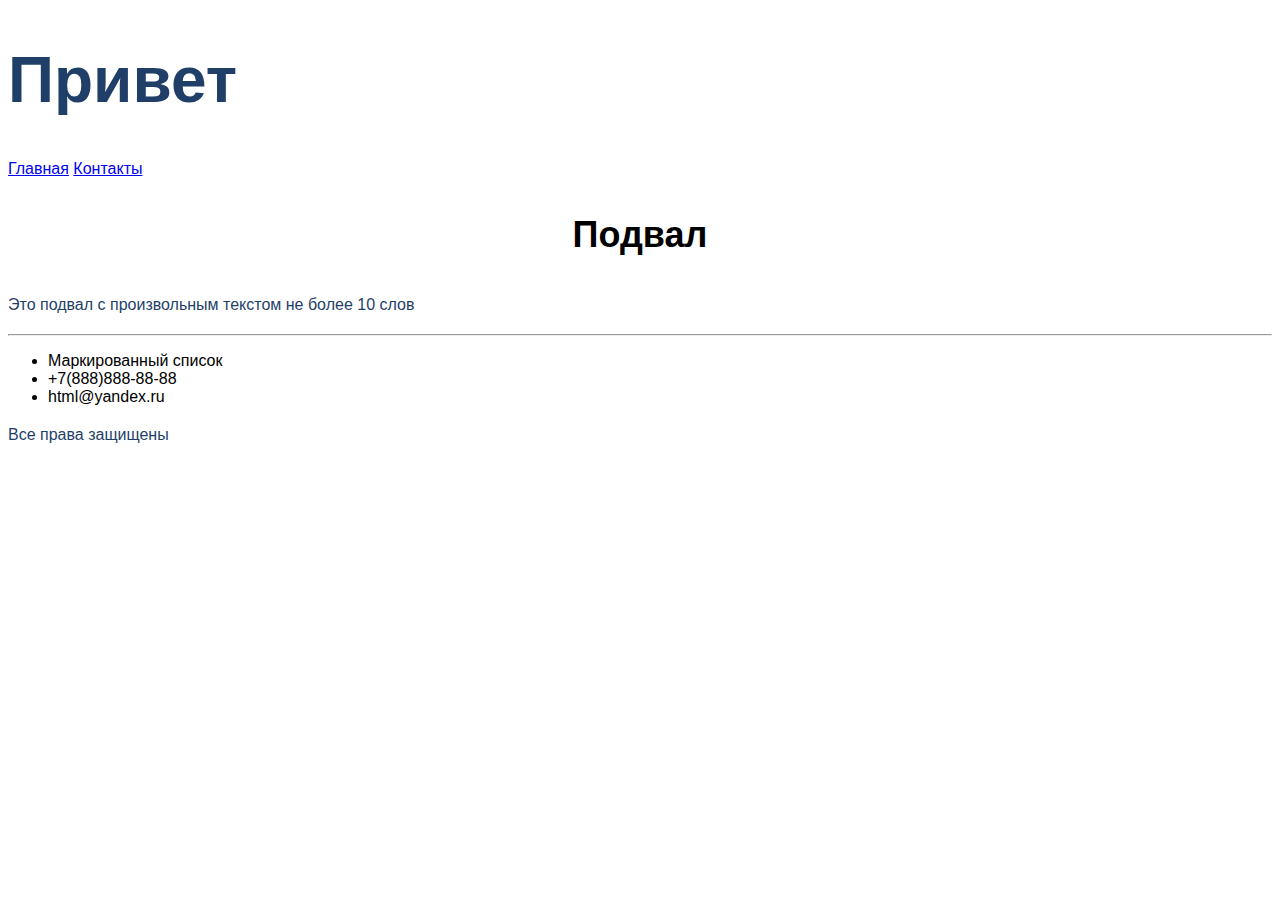
==== index.html @ 41aedbe8 "first commit" ====
<!DOCTYPE html>
<html lang="en">
<head>
  <meta charset="utf-8">
  <meta name="viewport" content="width=device-width, initial-scale=1">
  <meta http-equiv="X-UA-Compatible" content="ie=edge">
  <link rel="stylesheet" type="text/css" href="style.css">
  <title>Главная</title>
</head>
<body>
<h1 class="h1css">Привет</h1>
<a href="index.html">Главная</a>
<a href="contacts.html">Контакты</a>
<h3 class="h3css">Подвал</h3>
<p class="paragraph">Это подвал с произвольным текстом не более 10 слов</p>
<hr>
<ul>
  <li>Маркированный список</li>
  <li>+7(888)888-88-88</li>
  <li>html@yandex.ru</li>
</ul>
<p class="paragraph">Все права защищены</p>
</body>
</html>
---- style.css ----
body{
  font-family: sans-serif;
}

.paragraph{
  font-size: 16px;
  line-height: 26px;
  color: #1F3F68;
}

.h1css{
   font-size: 64px;
   color: #1F3F68;
}

.h2css{
  font-weight: 500;
  font-size: 44px;
  text-align: center;
}

.h3css{
  font-size: 36px;
  text-align: center;
}

.h4css{
  font-size: 20px;
  line-height: 30px;
  color: #1F3F68;
}
.formacss{
  border: 1px solid #356EAD;
  box-sizing: border-box;
  border-radius: 10px;
  opacity: 0.4;
}

.sendcss{
  background: #5A98D0;
  box-shadow: 5px 20px 50px rgba(16, 112, 177, 0.2);
  border-radius: 10px;
  font-weight: 500;
  font-size: 16px;
  line-height: 26px;
  text-align: center;
  color: #FFFFFF;
  text-transform: uppercase;
}
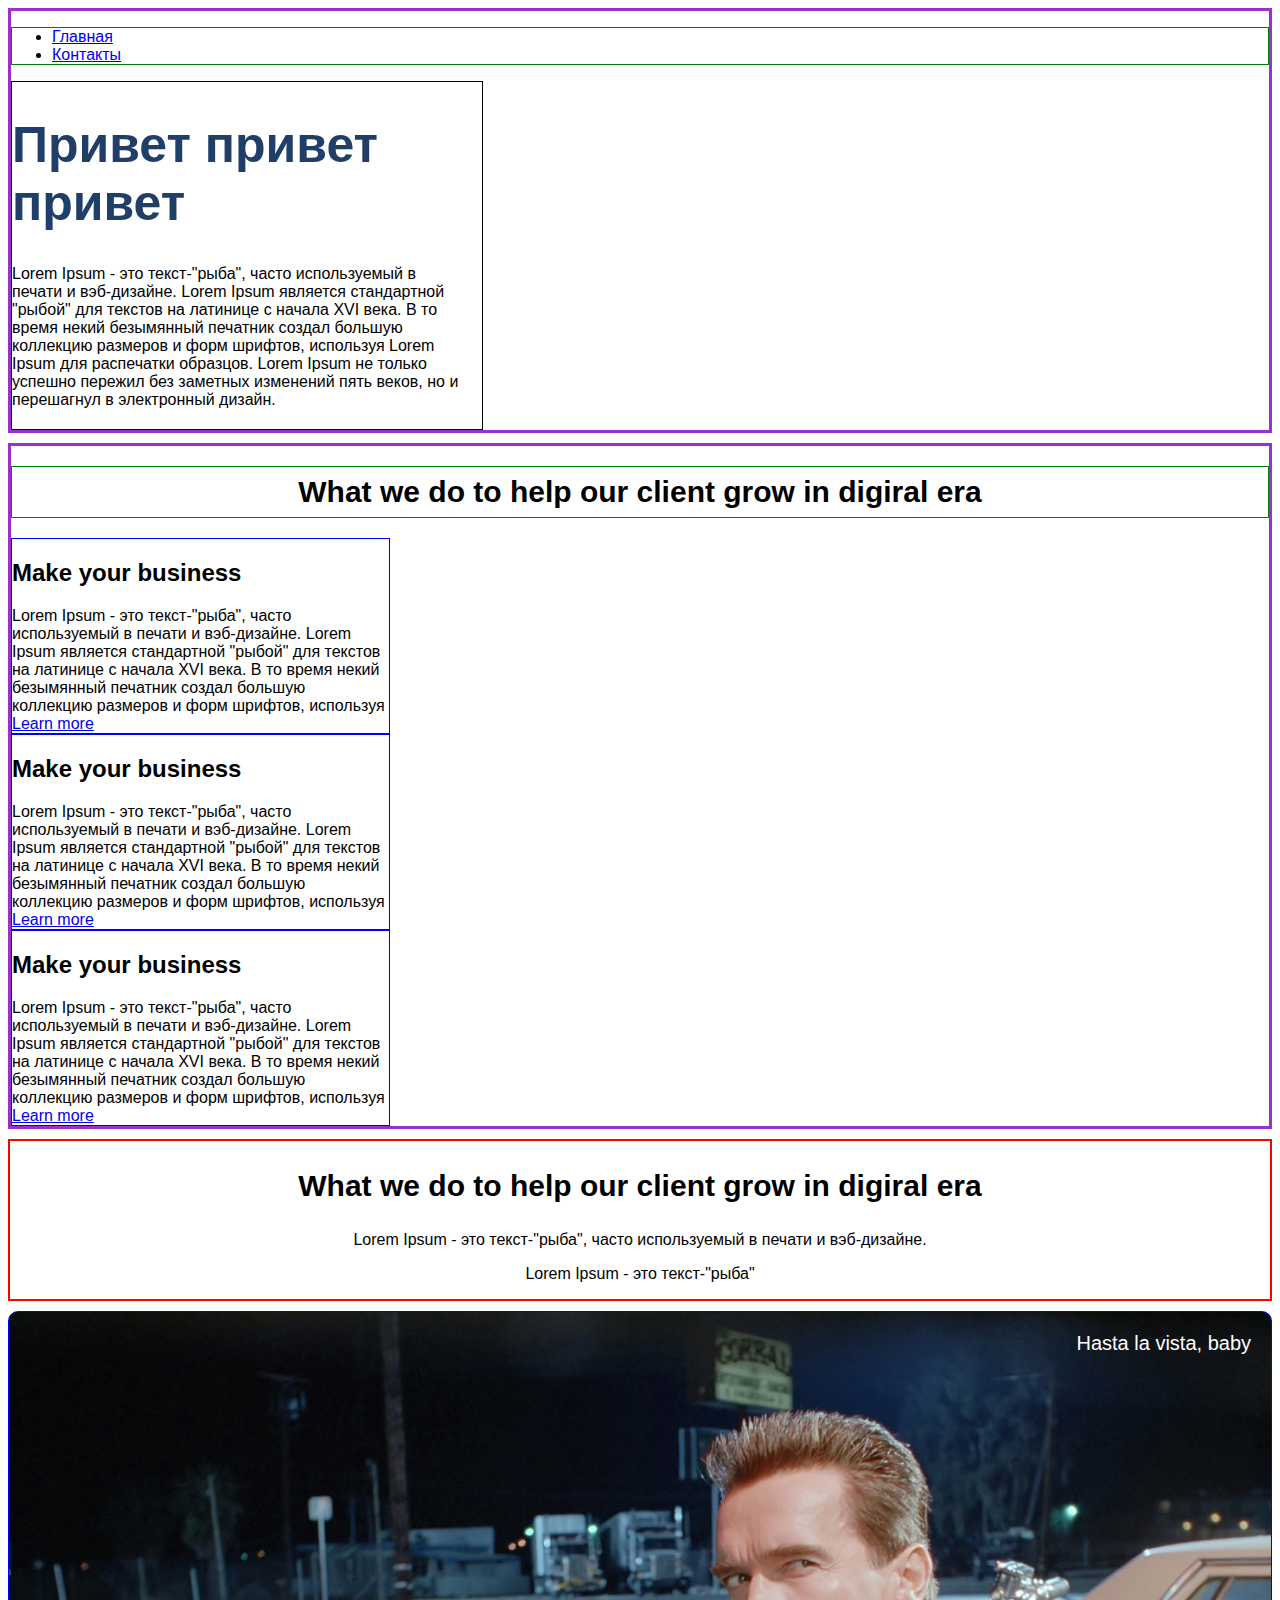
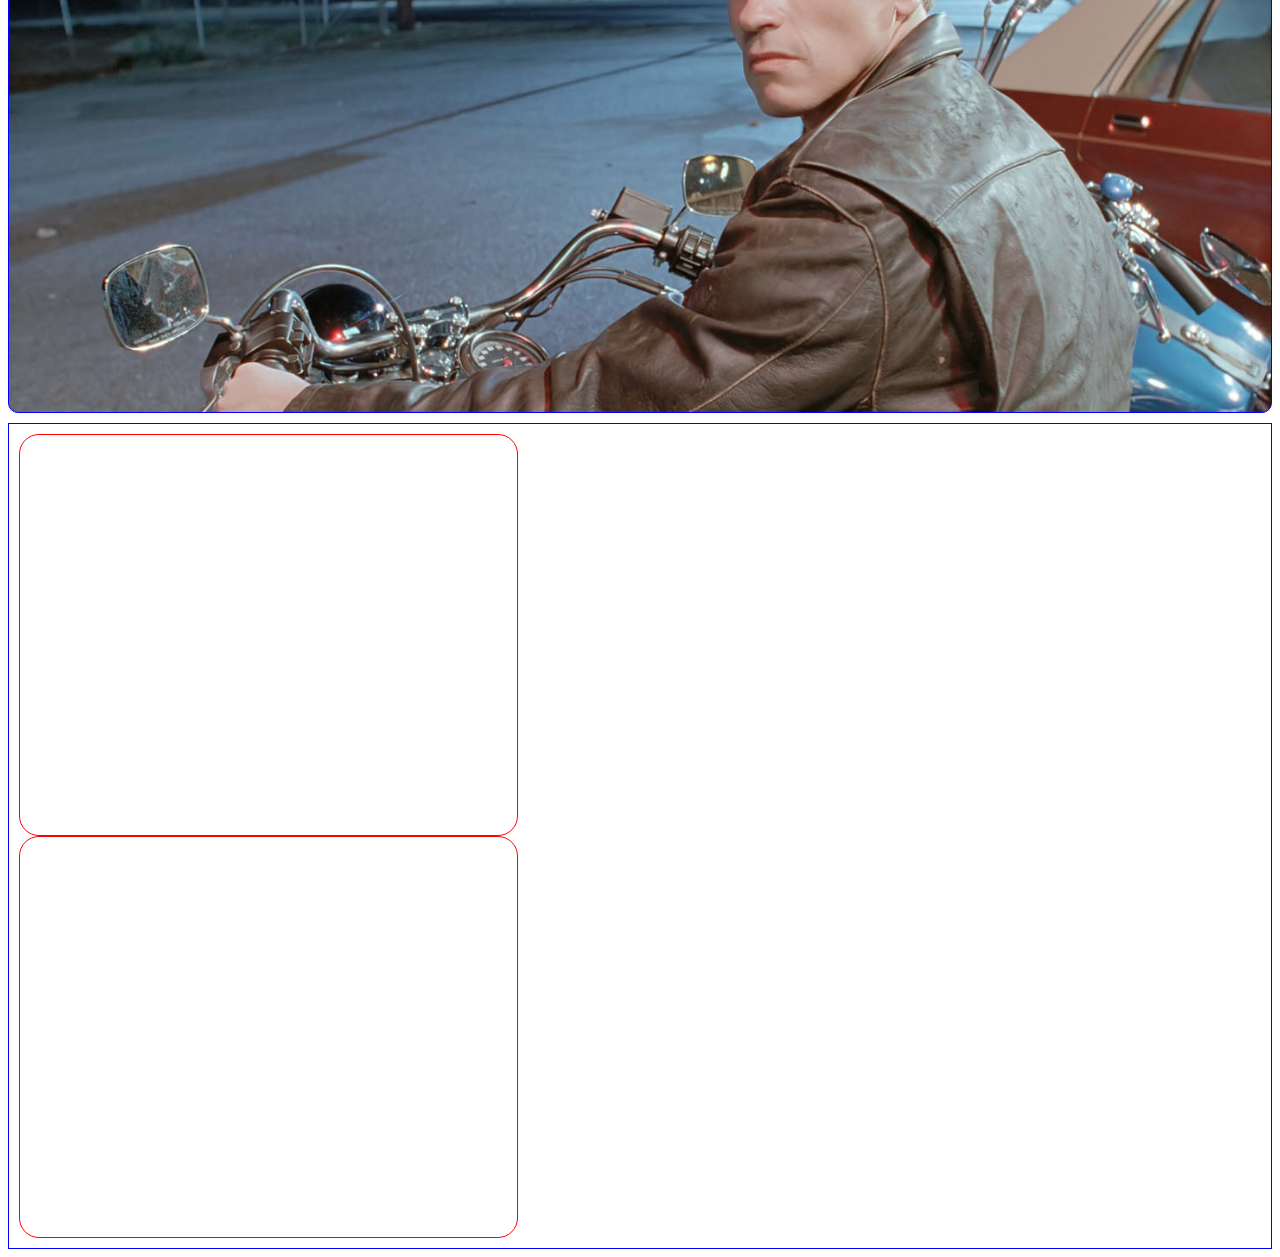
==== commit 7b0b1c7e: "block css" ====
--- a/index.html
+++ b/index.html
@@ -8,10 +8,67 @@
   <title>Главная</title>
 </head>
 <body>
-<h1 class="h1css">Привет</h1>
-<a href="index.html">Главная</a>
-<a href="contacts.html">Контакты</a>
-<h3 class="h3css">Подвал</h3>
+
+<!--Header-------------------->
+<div class="bolock-header">
+
+	<ul class="bolock-header__top-menu">
+		<li><a href="index.html">Главная</a></li>
+		<li><a href="contacts.html">Контакты</a></li>
+	</ul>
+
+	<div class="bolock-article">
+		<h1 class="bolock-article__h1">Привет привет привет </h1>
+		Lorem Ipsum - это текст-"рыба", часто используемый в печати и вэб-дизайне. Lorem Ipsum является стандартной "рыбой" для текстов на латинице с начала XVI века. В то время некий безымянный печатник создал большую коллекцию размеров и форм шрифтов, используя Lorem Ipsum для распечатки образцов. Lorem Ipsum не только успешно пережил без заметных изменений пять веков, но и перешагнул в электронный дизайн.
+	</div>
+</div>
+
+<!--BlockTop-------------------->
+<div class="block-top">
+	<h1 class="block-top__h1">
+		What we do to help our 
+		client grow in digiral era
+	</h1>
+
+	<div class="block-card-wrap">
+		<div class="block-card-wrap__block-card">
+			<h2 class="card-h2">Make your business</h2>
+			Lorem Ipsum - это текст-"рыба", часто используемый в печати и вэб-дизайне. Lorem Ipsum является стандартной "рыбой" для текстов на латинице с начала XVI века. В то время некий безымянный печатник создал большую коллекцию размеров и форм шрифтов, используя 
+			<a class="crad-href" href="#"></a>
+		</div>
+		<div class="block-card-wrap__block-card">
+			<h2 class="card-h2">Make your business</h2>
+			Lorem Ipsum - это текст-"рыба", часто используемый в печати и вэб-дизайне. Lorem Ipsum является стандартной "рыбой" для текстов на латинице с начала XVI века. В то время некий безымянный печатник создал большую коллекцию размеров и форм шрифтов, используя 
+			<a class="crad-href" href="#"></a>
+		</div>
+		<div class="block-card-wrap__block-card">
+			<h2 class="card-h2">Make your business</h2>
+			Lorem Ipsum - это текст-"рыба", часто используемый в печати и вэб-дизайне. Lorem Ipsum является стандартной "рыбой" для текстов на латинице с начала XVI века. В то время некий безымянный печатник создал большую коллекцию размеров и форм шрифтов, используя 
+			<a class="crad-href" href="#"></a>
+		</div>
+	</div>
+</div>
+
+<!--BlockPrew-------------------->
+<div class="block-prew">
+	<h1 class="block-prew__h1">
+		What we do to help our 
+		client grow in digiral era
+	</h1>
+	<p>Lorem Ipsum - это текст-"рыба", часто используемый в печати и вэб-дизайне.</p>
+	<p>Lorem Ipsum - это текст-"рыба"</p>
+	
+</div>
+<!--BlockBigImg-------------------->
+<div class="bolock-big-img">
+	<p class="bolock-big-img__p">Hasta la vista, baby</p>
+</div>
+<!--BlockInfoCard-------------------->
+<div class="bolock-info-card">
+	<div class="bolock-info-card__left"></div>
+	<div class="bolock-info-card__right"></div>
+</div>
+<!-- <h3 class="h3css">Подвал</h3>
 <p class="paragraph">Это подвал с произвольным текстом не более 10 слов</p>
 <hr>
 <ul>
@@ -19,6 +76,6 @@
   <li>+7(888)888-88-88</li>
   <li>html@yandex.ru</li>
 </ul>
-<p class="paragraph">Все права защищены</p>
+<p class="paragraph">Все права защищены</p> -->
 </body>
 </html>
--- a/style.css
+++ b/style.css
@@ -8,10 +8,7 @@
   color: #1F3F68;
 }
 
-.h1css{
-   font-size: 64px;
-   color: #1F3F68;
-}
+
 
 .h2css{
   font-weight: 500;
@@ -47,3 +44,104 @@
   color: #FFFFFF;
   text-transform: uppercase;
 }
+
+/*-----------Header-------*/
+.bolock-header{
+  border: 3px solid #9932cc;
+  box-sizing: border-box;
+}
+
+.bolock-header__top-menu{
+  display: block;
+  border: 1px solid green;
+}
+
+.bolock-article{
+  width: 450px;
+  border: 1px  solid black;
+  padding: 0 20px 20px 0;
+}
+
+.bolock-article__h1{
+   font-size: 50px;
+   color: #1F3F68;
+}
+
+/*-----------BlockTop-------*/
+.block-top{
+  border: 3px solid #9932cc;
+  margin: 10px 0 10px 0;
+}
+
+.block-top__h1{
+  padding: 10px 0;
+  border: 1px solid green;
+  font-size: 30px;
+  text-align: center;
+  line-height: 30px;
+}
+
+.block-card-wrap{
+
+}
+.block-card-wrap__block-card{
+  width: 30%;
+  border:1px solid blue; 
+}
+.crad-href:after{
+  content: "Learn more"
+}
+.block-body__block-card:hover{
+  border: 1px solid red
+}
+
+/*-----------BlockPrew-------*/
+.block-prew{
+  border: 2px solid  red;
+  text-align: center;
+}
+
+.block-prew__h1{
+  padding: 10px 0;
+  font-size: 30px;
+  text-align: center;
+  line-height: 30px;
+}
+
+/*-----------BlockBigImg-------*/
+.bolock-big-img{
+  background: url(img/ter.jpg) no-repeat;
+  height: 700px;
+  border: 1px solid blue;
+  background-size: cover;
+  margin-top:10px;
+  border-radius: 10px;
+}
+.bolock-big-img__p{
+  color: #ffffff;
+  text-align: right;
+  font-size: 20px;
+  margin-right:20px;
+}
+
+/*-----------BlockInfoCard-------*/
+.bolock-info-card{
+  border:1px solid blue; 
+  margin-top:10px;
+  padding: 10px
+}
+
+.bolock-info-card__left, .bolock-info-card__right{
+  width: 40%;
+  height: 400px;
+  border: 1px solid red;
+  border-radius: 20px
+}
+
+.bolock-info-card__left{
+
+}
+
+.bolock-info-card__right{
+
+}
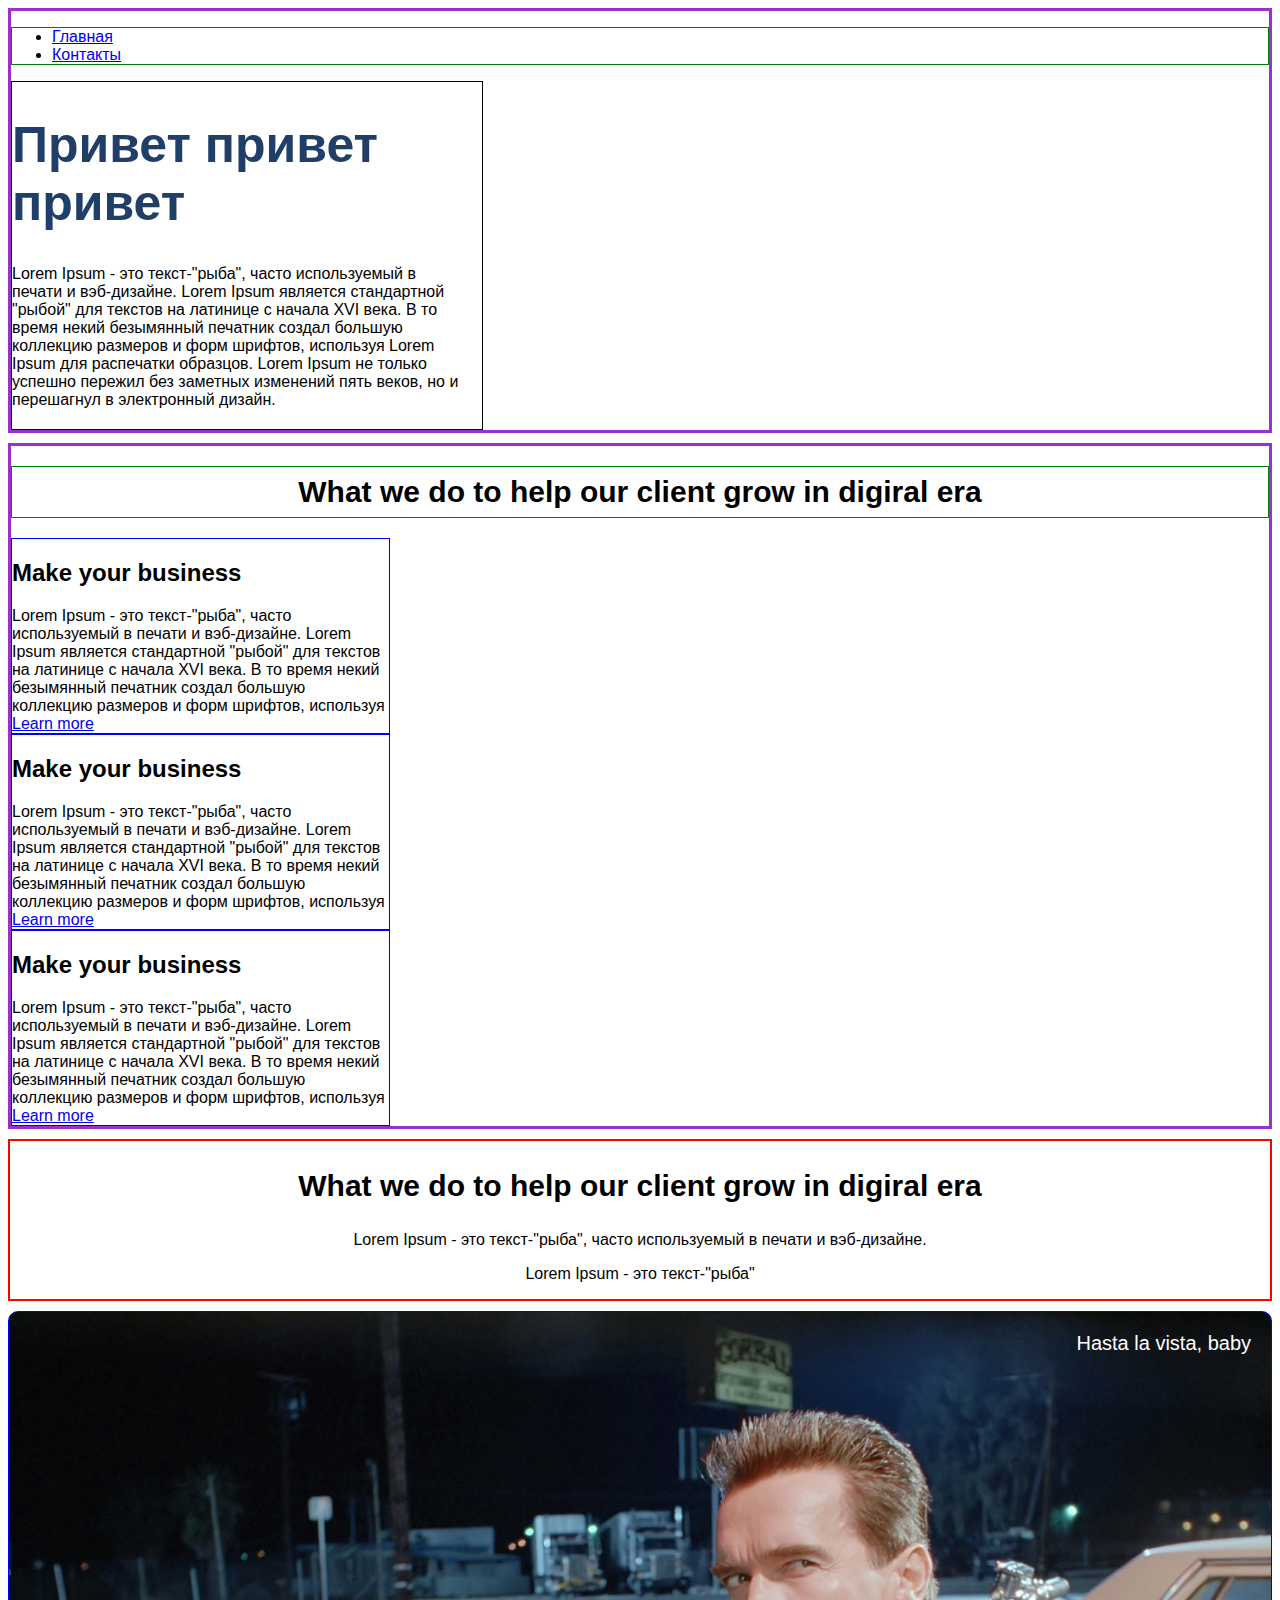
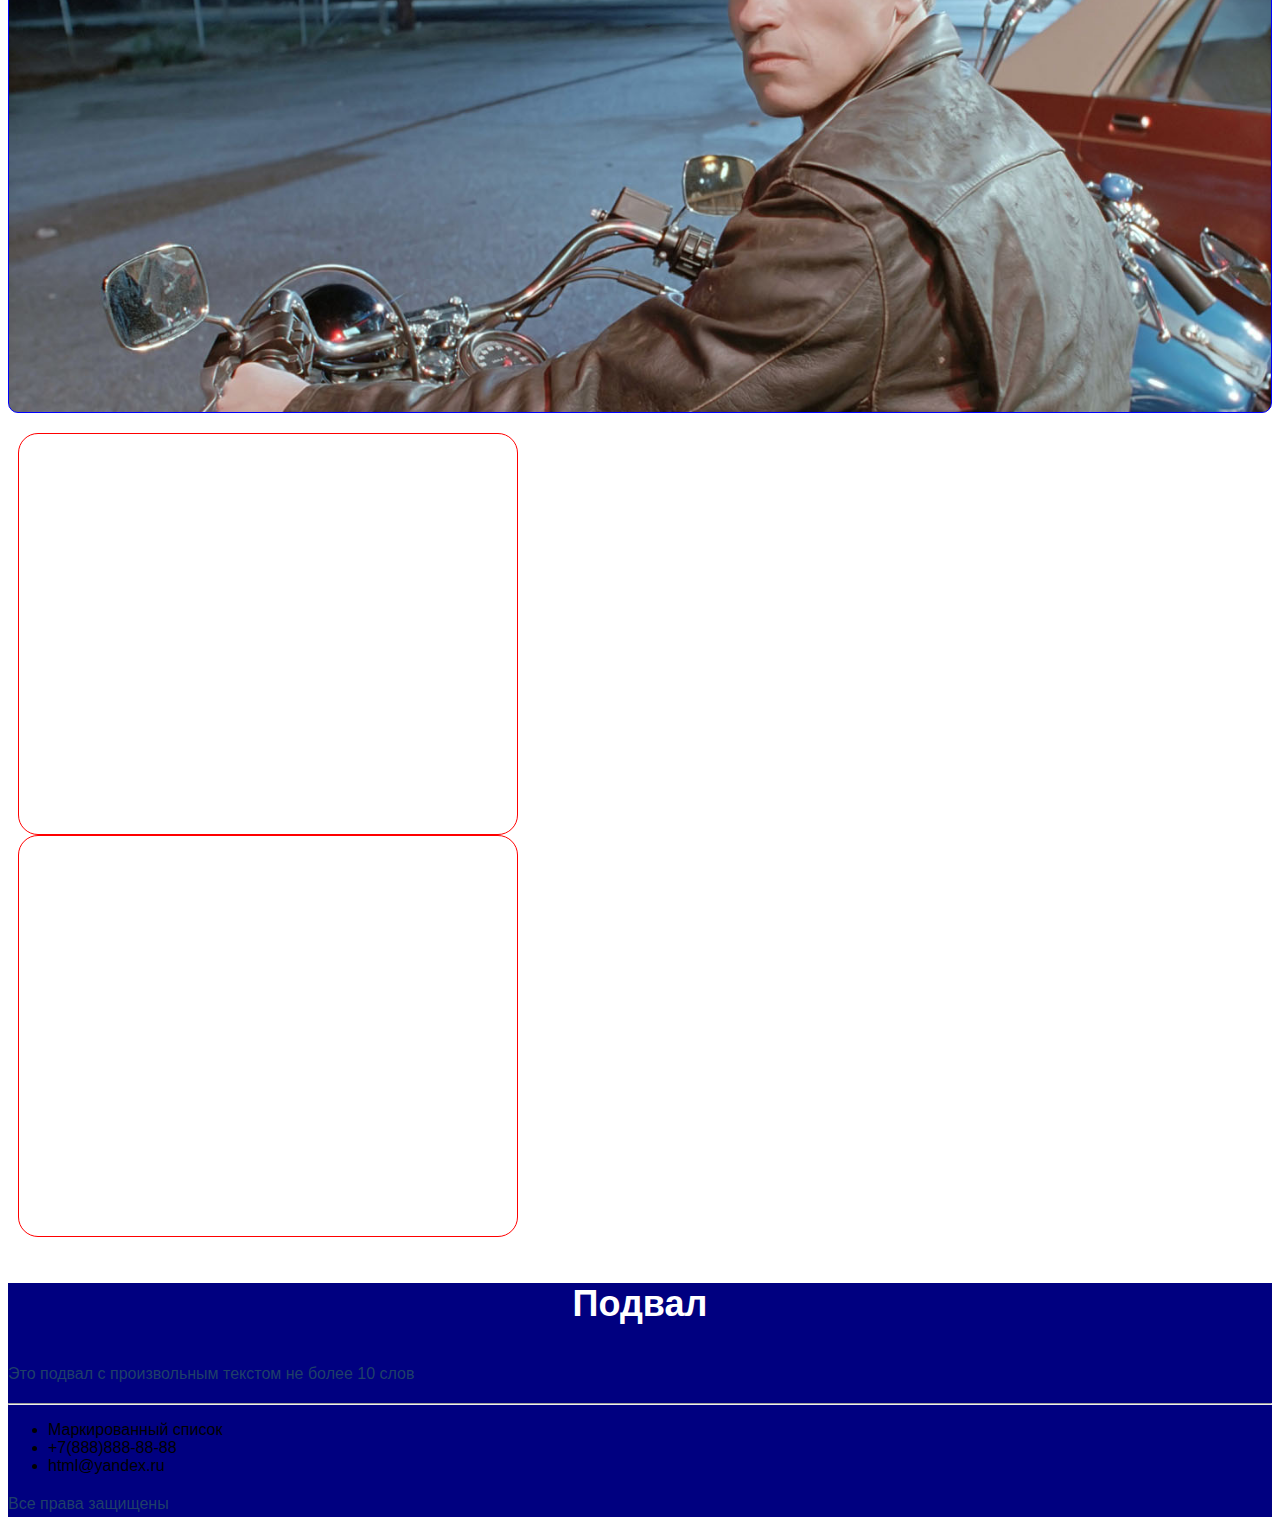
==== commit 6ca7f85b: "block end" ====
--- a/index.html
+++ b/index.html
@@ -68,14 +68,23 @@
 	<div class="bolock-info-card__left"></div>
 	<div class="bolock-info-card__right"></div>
 </div>
-<!-- <h3 class="h3css">Подвал</h3>
-<p class="paragraph">Это подвал с произвольным текстом не более 10 слов</p>
-<hr>
-<ul>
-  <li>Маркированный список</li>
-  <li>+7(888)888-88-88</li>
-  <li>html@yandex.ru</li>
-</ul>
-<p class="paragraph">Все права защищены</p> -->
+<!--Footer-------------------->
+<div class="block-footer">
+	<div class="block-footer__header">
+		<h3 class="h3css">Подвал</h3>
+		<p class="paragraph">Это подвал с произвольным текстом не более 10 слов</p>
+	</div>
+	<hr>
+	<div class="block-footer__footer">
+		<ul>
+		  <li>Маркированный список</li>
+		  <li>+7(888)888-88-88</li>
+		  <li>html@yandex.ru</li>
+		</ul>
+		<p class="paragraph">Все права защищены</p>			
+	</div>
+
+</div>
+
 </body>
 </html>
--- a/style.css
+++ b/style.css
@@ -19,6 +19,7 @@
 .h3css{
   font-size: 36px;
   text-align: center;
+  color: #ffffff;
 }
 
 .h4css{
@@ -126,7 +127,6 @@
 
 /*-----------BlockInfoCard-------*/
 .bolock-info-card{
-  border:1px solid blue; 
   margin-top:10px;
   padding: 10px
 }
@@ -145,3 +145,9 @@
 .bolock-info-card__right{
 
 }
+
+/*-----------Footer-------*/
+
+.block-footer{
+  background-color: #000080;
+}
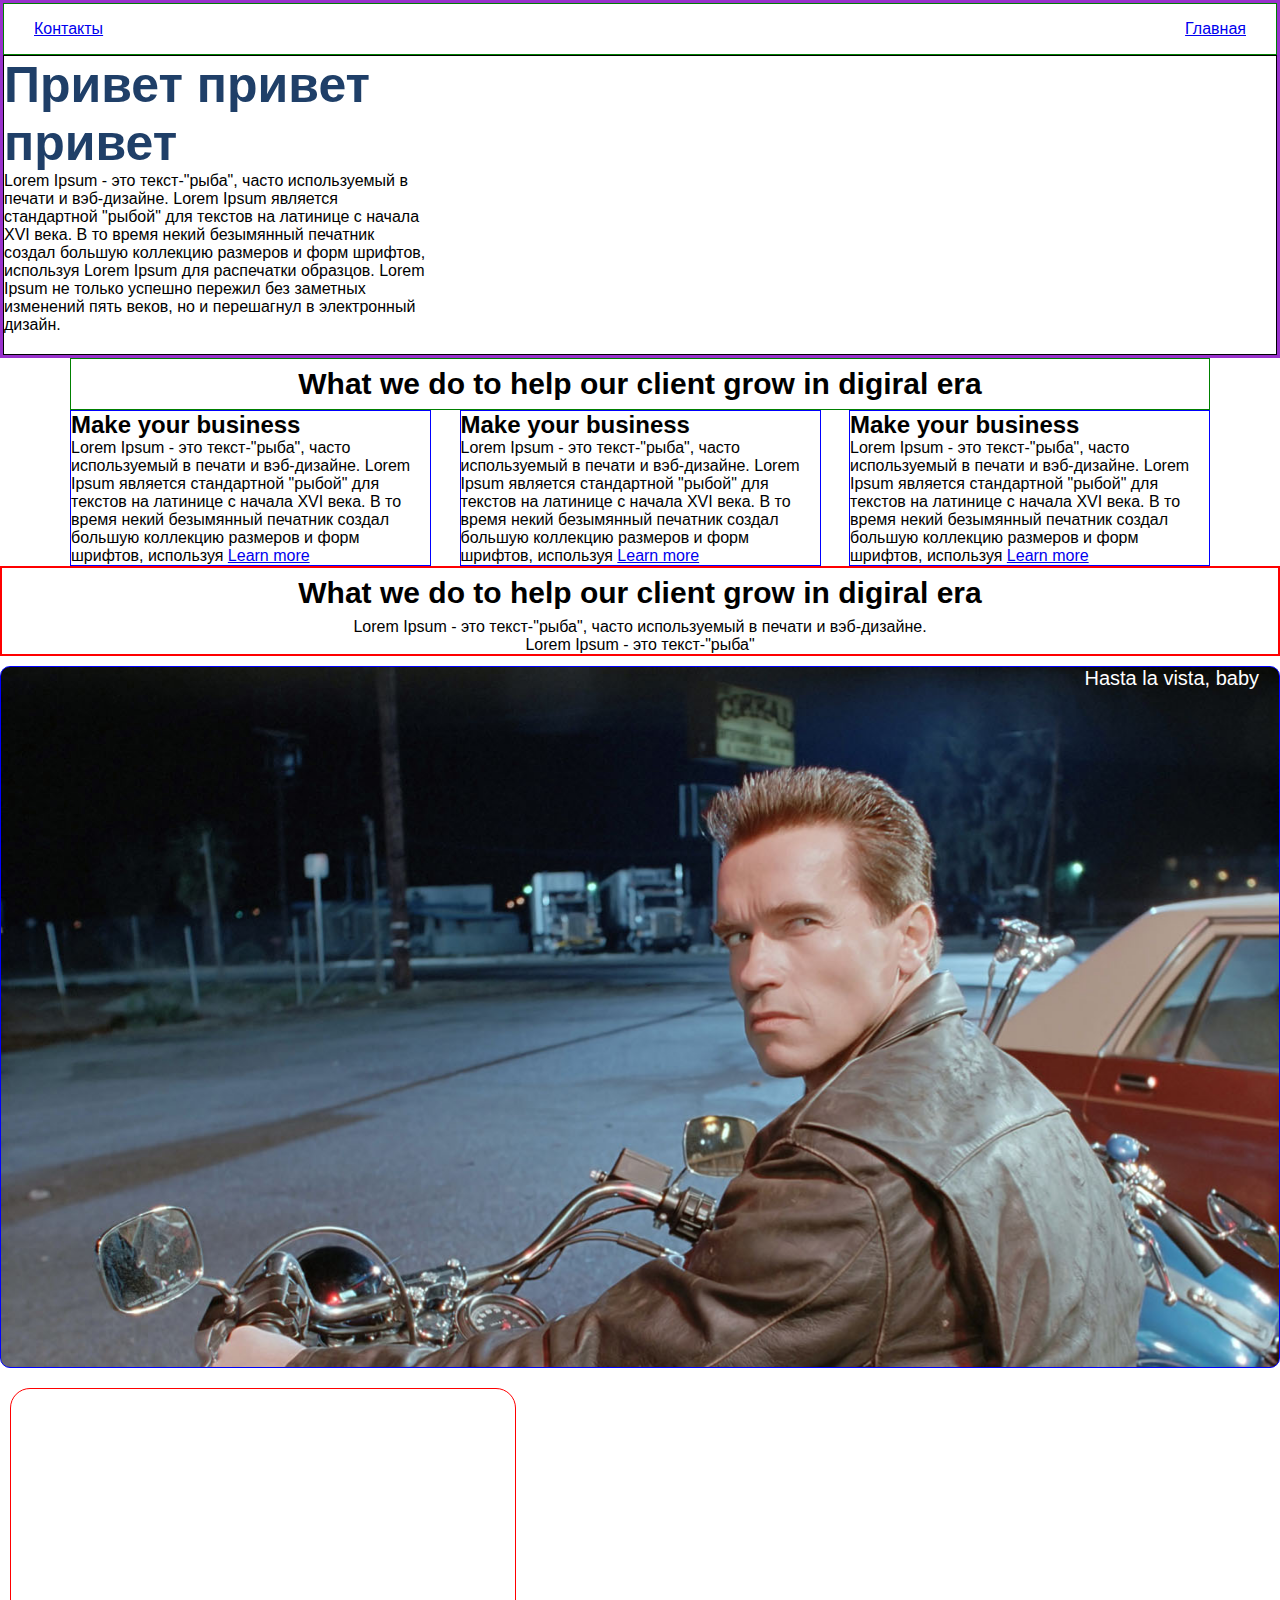
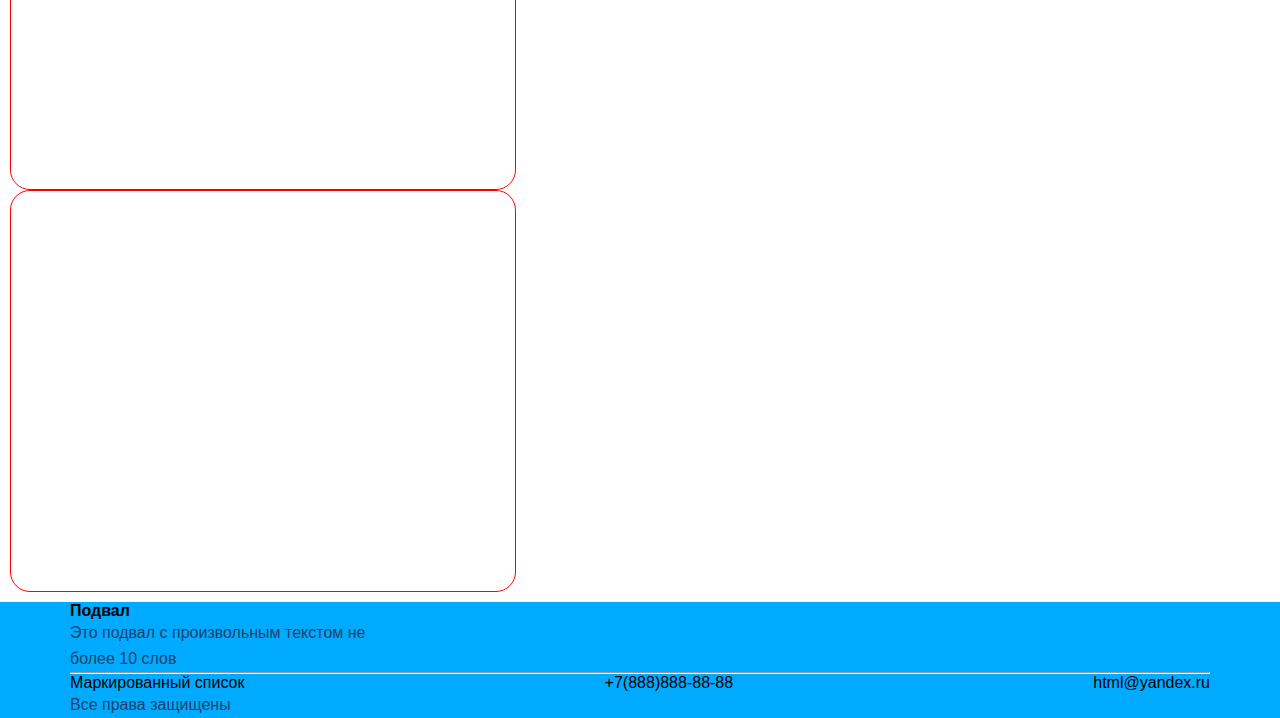
==== commit b06403a1: "flex-box" ====
--- a/index.html
+++ b/index.html
@@ -1,89 +1,103 @@
 <!DOCTYPE html>
 <html lang="en">
 <head>
-  <meta charset="utf-8">
-  <meta name="viewport" content="width=device-width, initial-scale=1">
-  <meta http-equiv="X-UA-Compatible" content="ie=edge">
-  <link rel="stylesheet" type="text/css" href="style.css">
-  <title>Главная</title>
+    <meta charset="utf-8">
+    <meta name="viewport" content="width=device-width, initial-scale=1">
+    <meta http-equiv="X-UA-Compatible" content="ie=edge">
+    <link rel="stylesheet" type="text/css" href="style.css">
+    <title>Главная</title>
 </head>
 <body>
 
 <!--Header-------------------->
 <div class="bolock-header">
 
-	<ul class="bolock-header__top-menu">
-		<li><a href="index.html">Главная</a></li>
-		<li><a href="contacts.html">Контакты</a></li>
-	</ul>
+    <ul class="bolock-header__top-menu">
+        <li class="bolock-header__top-menu__li">
+            <a href="index.html">Главная</a></li>
+        <li class="bolock-header__top-menu__li">
+            <a href="contacts.html">Контакты</a></li>
+    </ul>
 
-	<div class="bolock-article">
-		<h1 class="bolock-article__h1">Привет привет привет </h1>
-		Lorem Ipsum - это текст-"рыба", часто используемый в печати и вэб-дизайне. Lorem Ipsum является стандартной "рыбой" для текстов на латинице с начала XVI века. В то время некий безымянный печатник создал большую коллекцию размеров и форм шрифтов, используя Lorem Ipsum для распечатки образцов. Lorem Ipsum не только успешно пережил без заметных изменений пять веков, но и перешагнул в электронный дизайн.
-	</div>
+    <div class="bolock-article">
+        <h1 class="bolock-article__h1">Привет привет привет </h1>
+        <p class="block-article_p">
+            Lorem Ipsum - это текст-"рыба", часто используемый в печати и вэб-дизайне. Lorem Ipsum является стандартной
+            "рыбой" для текстов на латинице с начала XVI века. В то время некий безымянный печатник создал большую
+            коллекцию размеров и форм шрифтов, используя Lorem Ipsum для распечатки образцов. Lorem Ipsum не только
+            успешно пережил без заметных изменений пять веков, но и перешагнул в электронный дизайн.
+        </p>
+    </div>
 </div>
 
 <!--BlockTop-------------------->
-<div class="block-top">
-	<h1 class="block-top__h1">
-		What we do to help our 
-		client grow in digiral era
-	</h1>
+<div class="block-top container">
+    <h1 class="block-top__h1">
+        What we do to help our
+        client grow in digiral era
+    </h1>
 
-	<div class="block-card-wrap">
-		<div class="block-card-wrap__block-card">
-			<h2 class="card-h2">Make your business</h2>
-			Lorem Ipsum - это текст-"рыба", часто используемый в печати и вэб-дизайне. Lorem Ipsum является стандартной "рыбой" для текстов на латинице с начала XVI века. В то время некий безымянный печатник создал большую коллекцию размеров и форм шрифтов, используя 
-			<a class="crad-href" href="#"></a>
-		</div>
-		<div class="block-card-wrap__block-card">
-			<h2 class="card-h2">Make your business</h2>
-			Lorem Ipsum - это текст-"рыба", часто используемый в печати и вэб-дизайне. Lorem Ipsum является стандартной "рыбой" для текстов на латинице с начала XVI века. В то время некий безымянный печатник создал большую коллекцию размеров и форм шрифтов, используя 
-			<a class="crad-href" href="#"></a>
-		</div>
-		<div class="block-card-wrap__block-card">
-			<h2 class="card-h2">Make your business</h2>
-			Lorem Ipsum - это текст-"рыба", часто используемый в печати и вэб-дизайне. Lorem Ipsum является стандартной "рыбой" для текстов на латинице с начала XVI века. В то время некий безымянный печатник создал большую коллекцию размеров и форм шрифтов, используя 
-			<a class="crad-href" href="#"></a>
-		</div>
-	</div>
+    <div class="block-card-wrap">
+        <div class="block-card-wrap__block-card">
+            <h2 class="card-h2">Make your business</h2>
+            Lorem Ipsum - это текст-"рыба", часто используемый в печати и вэб-дизайне. Lorem Ipsum является стандартной
+            "рыбой" для текстов на латинице с начала XVI века. В то время некий безымянный печатник создал большую
+            коллекцию размеров и форм шрифтов, используя
+            <a class="crad-href" href="#"></a>
+        </div>
+        <div class="block-card-wrap__block-card">
+            <h2 class="card-h2">Make your business</h2>
+            Lorem Ipsum - это текст-"рыба", часто используемый в печати и вэб-дизайне. Lorem Ipsum является стандартной
+            "рыбой" для текстов на латинице с начала XVI века. В то время некий безымянный печатник создал большую
+            коллекцию размеров и форм шрифтов, используя
+            <a class="crad-href" href="#"></a>
+        </div>
+        <div class="block-card-wrap__block-card">
+            <h2 class="card-h2">Make your business</h2>
+            Lorem Ipsum - это текст-"рыба", часто используемый в печати и вэб-дизайне. Lorem Ipsum является стандартной
+            "рыбой" для текстов на латинице с начала XVI века. В то время некий безымянный печатник создал большую
+            коллекцию размеров и форм шрифтов, используя
+            <a class="crad-href" href="#"></a>
+        </div>
+    </div>
 </div>
 
 <!--BlockPrew-------------------->
 <div class="block-prew">
-	<h1 class="block-prew__h1">
-		What we do to help our 
-		client grow in digiral era
-	</h1>
-	<p>Lorem Ipsum - это текст-"рыба", часто используемый в печати и вэб-дизайне.</p>
-	<p>Lorem Ipsum - это текст-"рыба"</p>
-	
+    <h1 class="block-prew__h1">
+        What we do to help our
+        client grow in digiral era
+    </h1>
+    <p>Lorem Ipsum - это текст-"рыба", часто используемый в печати и вэб-дизайне.</p>
+    <p>Lorem Ipsum - это текст-"рыба"</p>
+
 </div>
 <!--BlockBigImg-------------------->
 <div class="bolock-big-img">
-	<p class="bolock-big-img__p">Hasta la vista, baby</p>
+    <p class="bolock-big-img__p">Hasta la vista, baby</p>
 </div>
 <!--BlockInfoCard-------------------->
 <div class="bolock-info-card">
-	<div class="bolock-info-card__left"></div>
-	<div class="bolock-info-card__right"></div>
+    <div class="bolock-info-card__left"></div>
+    <div class="bolock-info-card__right"></div>
 </div>
 <!--Footer-------------------->
 <div class="block-footer">
-	<div class="block-footer__header">
-		<h3 class="h3css">Подвал</h3>
-		<p class="paragraph">Это подвал с произвольным текстом не более 10 слов</p>
-	</div>
-	<hr>
-	<div class="block-footer__footer">
-		<ul>
-		  <li>Маркированный список</li>
-		  <li>+7(888)888-88-88</li>
-		  <li>html@yandex.ru</li>
-		</ul>
-		<p class="paragraph">Все права защищены</p>			
-	</div>
-
+    <div class="container">
+        <div class="block-footer__header">
+            <h4 class="block-footer__header__h4">Подвал</h4>
+            <p class="paragraph">Это подвал с произвольным текстом не более 10 слов</p>
+        </div>
+        <hr>
+        <div class="block-footer__footer">
+            <ul class="block-contact">
+                <li>Маркированный список</li>
+                <li>+7(888)888-88-88</li>
+                <li>html@yandex.ru</li>
+            </ul>
+            <p class="paragraph">Все права защищены</p>
+        </div>
+    </div>
 </div>
 
 </body>
--- a/style.css
+++ b/style.css
@@ -1,153 +1,197 @@
-body{
-  font-family: sans-serif;
+* {
+    margin: 0;
+    padding: 0;
 }
 
-.paragraph{
-  font-size: 16px;
-  line-height: 26px;
-  color: #1F3F68;
+.container {
+    width: 1140px;
+    margin: 0 auto;
+}
+
+body {
+    font-family: sans-serif;
+}
+
+.paragraph {
+    font-size: 16px;
+    line-height: 26px;
+    color: #1F3F68;
 }
 
 
-
-.h2css{
-  font-weight: 500;
-  font-size: 44px;
-  text-align: center;
+.h2css {
+    font-weight: 500;
+    font-size: 44px;
+    text-align: center;
 }
 
-.h3css{
-  font-size: 36px;
-  text-align: center;
-  color: #ffffff;
+
+.h4css {
+    font-size: 20px;
+    line-height: 30px;
+    color: #1F3F68;
 }
 
-.h4css{
-  font-size: 20px;
-  line-height: 30px;
-  color: #1F3F68;
-}
-.formacss{
-  border: 1px solid #356EAD;
-  box-sizing: border-box;
-  border-radius: 10px;
-  opacity: 0.4;
+.formacss {
+    border: 1px solid #356EAD;
+    box-sizing: border-box;
+    border-radius: 10px;
+    opacity: 0.4;
 }
 
-.sendcss{
-  background: #5A98D0;
-  box-shadow: 5px 20px 50px rgba(16, 112, 177, 0.2);
-  border-radius: 10px;
-  font-weight: 500;
-  font-size: 16px;
-  line-height: 26px;
-  text-align: center;
-  color: #FFFFFF;
-  text-transform: uppercase;
+.sendcss {
+    background: #5A98D0;
+    box-shadow: 5px 20px 50px rgba(16, 112, 177, 0.2);
+    border-radius: 10px;
+    font-weight: 500;
+    font-size: 16px;
+    line-height: 26px;
+    text-align: center;
+    color: #FFFFFF;
+    text-transform: uppercase;
 }
 
 /*-----------Header-------*/
-.bolock-header{
-  border: 3px solid #9932cc;
-  box-sizing: border-box;
+.bolock-header {
+    border: 3px solid #9932cc;
+    box-sizing: border-box;
 }
 
-.bolock-header__top-menu{
-  display: block;
-  border: 1px solid green;
+.bolock-header__top-menu {
+    display: flex;
+    border: 1px solid green;
+    list-style: none;
+    justify-content:space-between;
+    flex-direction: row-reverse;
+}
+.bolock-header__top-menu__li{
+    height: 50px;
+    line-height: 50px;
+}
+.bolock-header__top-menu__li:first-child{
+    margin-right: 30px;
+}
+.bolock-header__top-menu__li:last-child{
+    margin-left: 30px;
 }
 
-.bolock-article{
-  width: 450px;
-  border: 1px  solid black;
-  padding: 0 20px 20px 0;
+.bolock-article {
+    border: 1px solid black;
+    padding: 0 20px 20px 0;
 }
 
-.bolock-article__h1{
-   font-size: 50px;
-   color: #1F3F68;
+.bolock-article__h1 {
+    font-size: 50px;
+    color: #1F3F68;
+    width: 510px;
+}
+.block-article_p{
+    width: 425px;
 }
 
 /*-----------BlockTop-------*/
-.block-top{
-  border: 3px solid #9932cc;
-  margin: 10px 0 10px 0;
-}
+/*.block-top {*/
+/*}*/
 
-.block-top__h1{
-  padding: 10px 0;
-  border: 1px solid green;
-  font-size: 30px;
-  text-align: center;
-  line-height: 30px;
+
+.block-top__h1 {
+    padding: 10px 0;
+    border: 1px solid green;
+    font-size: 30px;
+    text-align: center;
+    line-height: 30px;
 }
 
 .block-card-wrap{
+    display: flex;
+    justify-content: space-between;
+}
+.block-card-wrap__block-card {
+    width: 359px;
+    border: 1px solid blue;
+}
 
+.crad-href:after {
+    content: "Learn more"
 }
-.block-card-wrap__block-card{
-  width: 30%;
-  border:1px solid blue; 
-}
-.crad-href:after{
-  content: "Learn more"
-}
-.block-body__block-card:hover{
-  border: 1px solid red
+
+.block-body__block-card:hover {
+    border: 1px solid red
 }
 
 /*-----------BlockPrew-------*/
-.block-prew{
-  border: 2px solid  red;
-  text-align: center;
+.block-prew {
+    border: 2px solid red;
+    text-align: center;
 }
 
-.block-prew__h1{
-  padding: 10px 0;
-  font-size: 30px;
-  text-align: center;
-  line-height: 30px;
+.block-prew__h1 {
+    padding: 10px 0;
+    font-size: 30px;
+    text-align: center;
+    line-height: 30px;
 }
 
 /*-----------BlockBigImg-------*/
-.bolock-big-img{
-  background: url(img/ter.jpg) no-repeat;
-  height: 700px;
-  border: 1px solid blue;
-  background-size: cover;
-  margin-top:10px;
-  border-radius: 10px;
+.bolock-big-img {
+    background: url(img/ter.jpg) no-repeat;
+    height: 700px;
+    border: 1px solid blue;
+    background-size: cover;
+    margin-top: 10px;
+    border-radius: 10px;
 }
-.bolock-big-img__p{
-  color: #ffffff;
-  text-align: right;
-  font-size: 20px;
-  margin-right:20px;
+
+.bolock-big-img__p {
+    color: #ffffff;
+    text-align: right;
+    font-size: 20px;
+    margin-right: 20px;
 }
 
 /*-----------BlockInfoCard-------*/
-.bolock-info-card{
-  margin-top:10px;
-  padding: 10px
+.bolock-info-card {
+    margin-top: 10px;
+    padding: 10px
 }
 
-.bolock-info-card__left, .bolock-info-card__right{
-  width: 40%;
-  height: 400px;
-  border: 1px solid red;
-  border-radius: 20px
+.bolock-info-card__left, .bolock-info-card__right {
+    width: 40%;
+    height: 400px;
+    border: 1px solid red;
+    border-radius: 20px
 }
 
-.bolock-info-card__left{
+.bolock-info-card__left {
 
 }
 
-.bolock-info-card__right{
+.bolock-info-card__right {
 
 }
 
 /*-----------Footer-------*/
+.block-footer__header__h4{
+    width: 495px;
+}
+.paragraph{
+    width:  340px;
+}
+.block-footer {
+    background-color: #00aaff;
+}
 
-.block-footer{
-  background-color: #000080;
+.block-footer__footer{
+
 }
+.block-contact{
+    display: flex;
+    justify-content: space-between;
+    list-style: none;
+}
+
+/*------------Page-contact-----------------*/
+.bolck-form-contact{
+    display: flex;
+    justify-content: space-between;
+}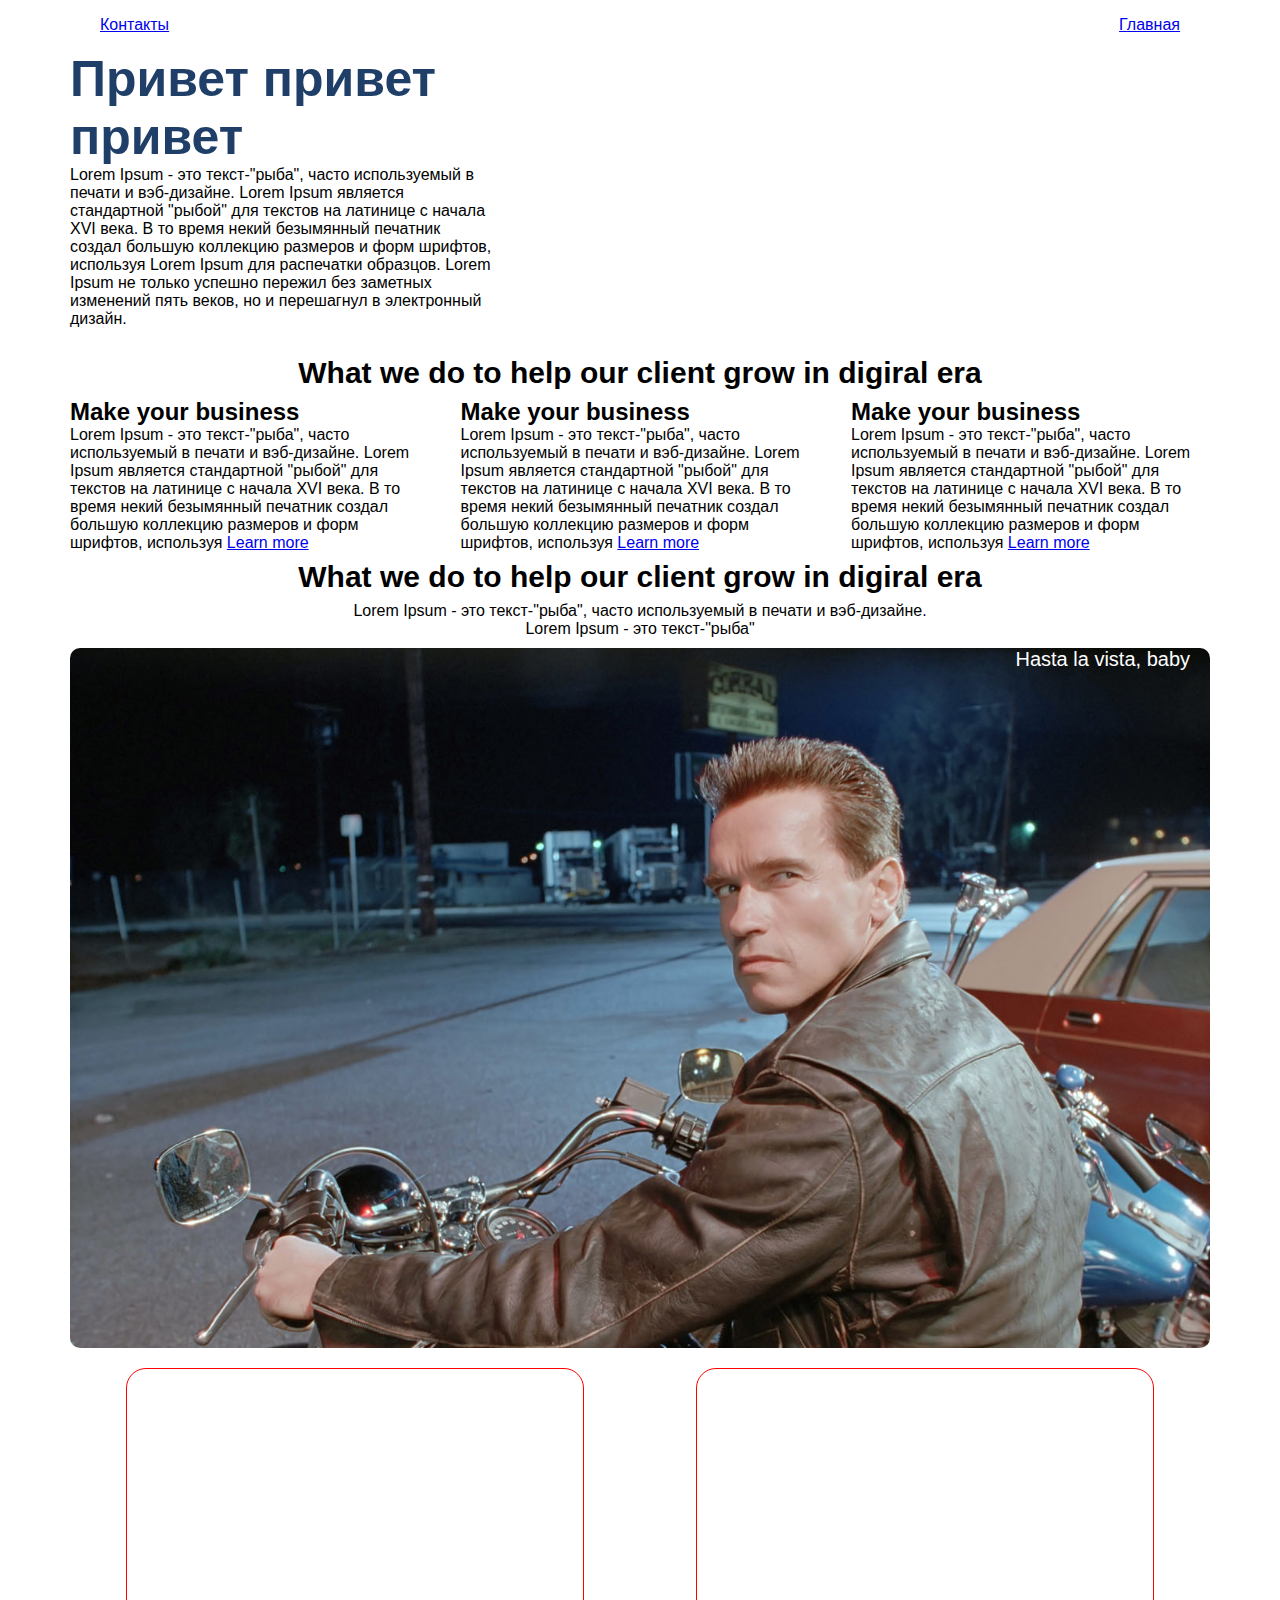
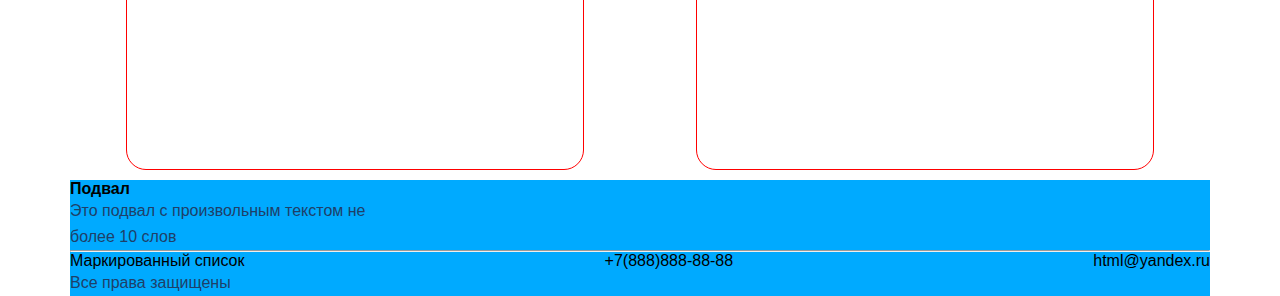
==== commit ff6d5476: "non border" ====
--- a/index.html
+++ b/index.html
@@ -10,7 +10,7 @@
 <body>
 
 <!--Header-------------------->
-<div class="bolock-header">
+<div class="bolock-header container">
 
     <ul class="bolock-header__top-menu">
         <li class="bolock-header__top-menu__li">
@@ -37,7 +37,7 @@
         client grow in digiral era
     </h1>
 
-    <div class="block-card-wrap">
+    <div class="block-card-wrap ">
         <div class="block-card-wrap__block-card">
             <h2 class="card-h2">Make your business</h2>
             Lorem Ipsum - это текст-"рыба", часто используемый в печати и вэб-дизайне. Lorem Ipsum является стандартной
@@ -63,7 +63,7 @@
 </div>
 
 <!--BlockPrew-------------------->
-<div class="block-prew">
+<div class="block-prew container">
     <h1 class="block-prew__h1">
         What we do to help our
         client grow in digiral era
@@ -73,16 +73,16 @@
 
 </div>
 <!--BlockBigImg-------------------->
-<div class="bolock-big-img">
+<div class="bolock-big-img container">
     <p class="bolock-big-img__p">Hasta la vista, baby</p>
 </div>
 <!--BlockInfoCard-------------------->
-<div class="bolock-info-card">
+<div class="bolock-info-card container">
     <div class="bolock-info-card__left"></div>
     <div class="bolock-info-card__right"></div>
 </div>
 <!--Footer-------------------->
-<div class="block-footer">
+<div class="block-footer container">
     <div class="container">
         <div class="block-footer__header">
             <h4 class="block-footer__header__h4">Подвал</h4>
--- a/style.css
+++ b/style.css
@@ -33,7 +33,6 @@
 }
 
 .formacss {
-    border: 1px solid #356EAD;
     box-sizing: border-box;
     border-radius: 10px;
     opacity: 0.4;
@@ -53,13 +52,11 @@
 
 /*-----------Header-------*/
 .bolock-header {
-    border: 3px solid #9932cc;
     box-sizing: border-box;
 }
 
 .bolock-header__top-menu {
     display: flex;
-    border: 1px solid green;
     list-style: none;
     justify-content:space-between;
     flex-direction: row-reverse;
@@ -76,7 +73,6 @@
 }
 
 .bolock-article {
-    border: 1px solid black;
     padding: 0 20px 20px 0;
 }
 
@@ -96,7 +92,6 @@
 
 .block-top__h1 {
     padding: 10px 0;
-    border: 1px solid green;
     font-size: 30px;
     text-align: center;
     line-height: 30px;
@@ -108,7 +103,6 @@
 }
 .block-card-wrap__block-card {
     width: 359px;
-    border: 1px solid blue;
 }
 
 .crad-href:after {
@@ -116,12 +110,11 @@
 }
 
 .block-body__block-card:hover {
-    border: 1px solid red
+
 }
 
 /*-----------BlockPrew-------*/
 .block-prew {
-    border: 2px solid red;
     text-align: center;
 }
 
@@ -136,10 +129,10 @@
 .bolock-big-img {
     background: url(img/ter.jpg) no-repeat;
     height: 700px;
-    border: 1px solid blue;
     background-size: cover;
     margin-top: 10px;
     border-radius: 10px;
+
 }
 
 .bolock-big-img__p {
@@ -152,7 +145,9 @@
 /*-----------BlockInfoCard-------*/
 .bolock-info-card {
     margin-top: 10px;
-    padding: 10px
+    padding: 10px;
+    display: flex;
+    justify-content: space-around;
 }
 
 .bolock-info-card__left, .bolock-info-card__right {
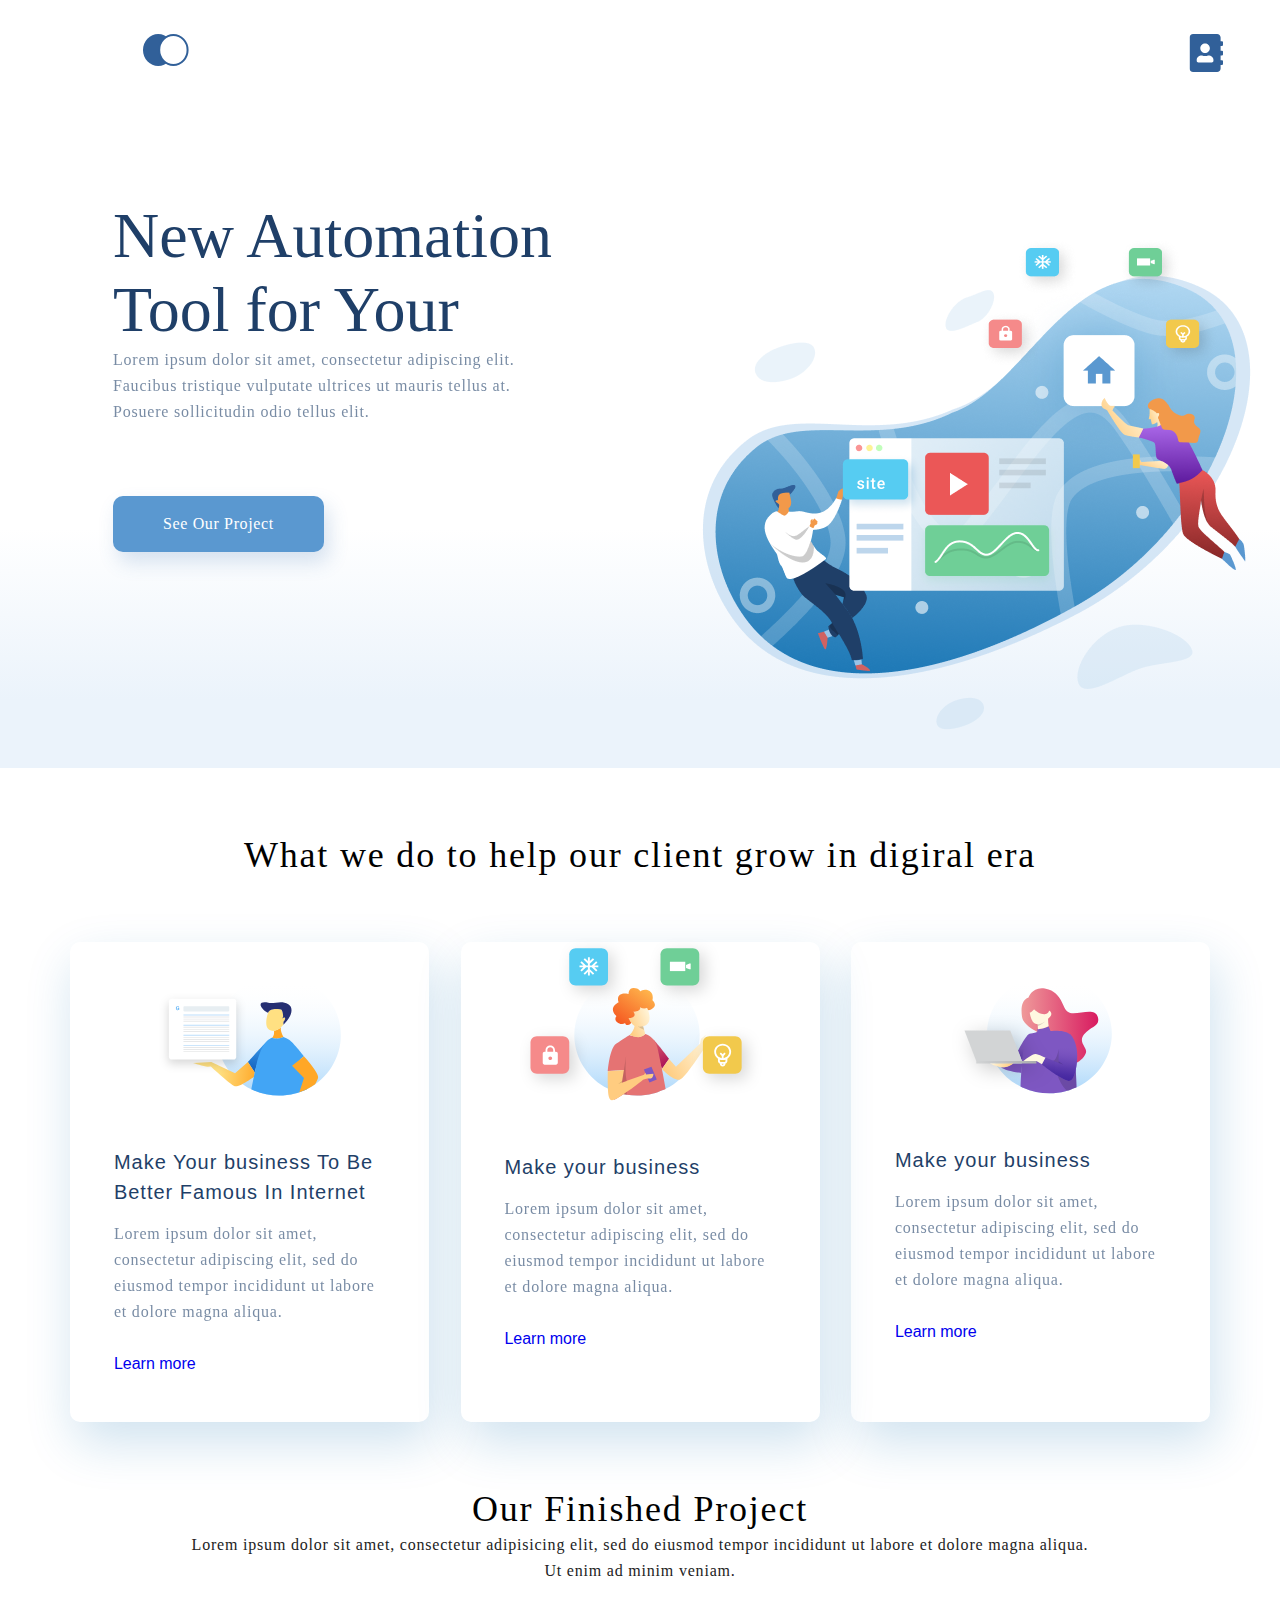
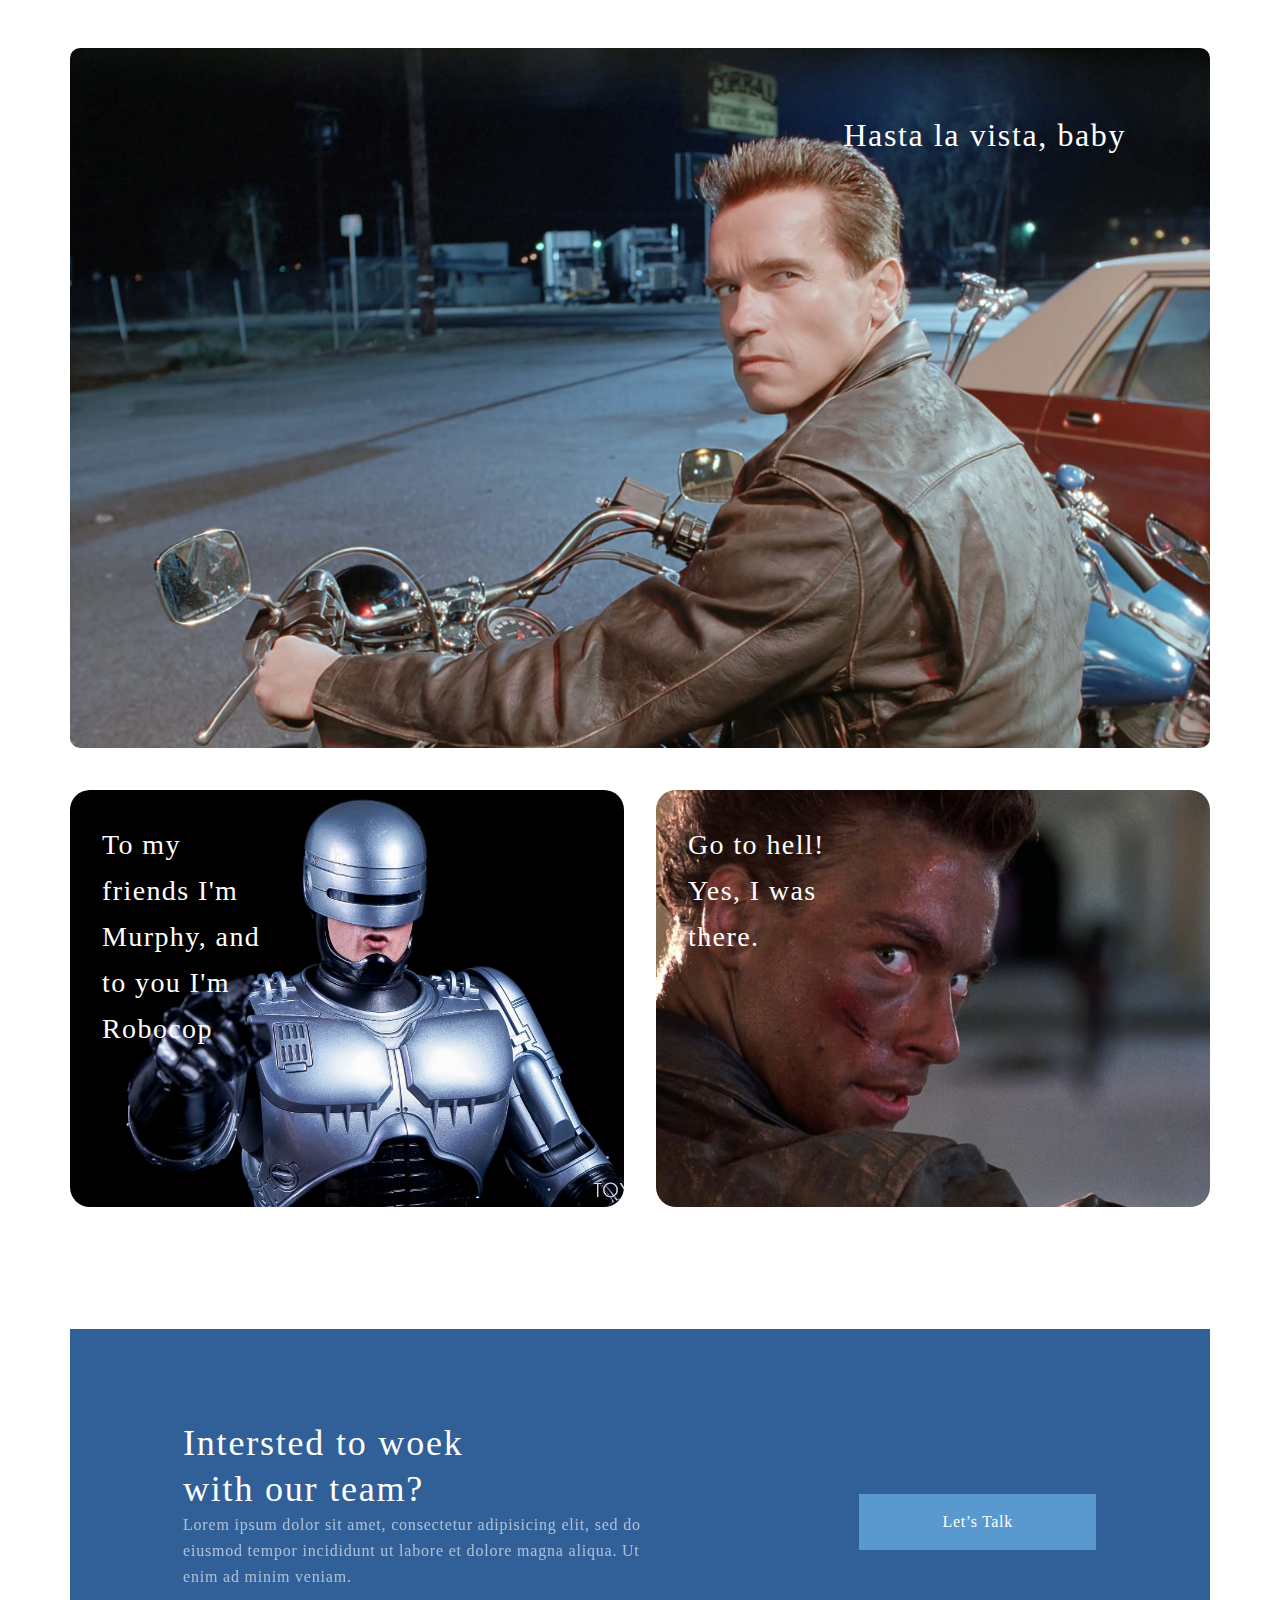
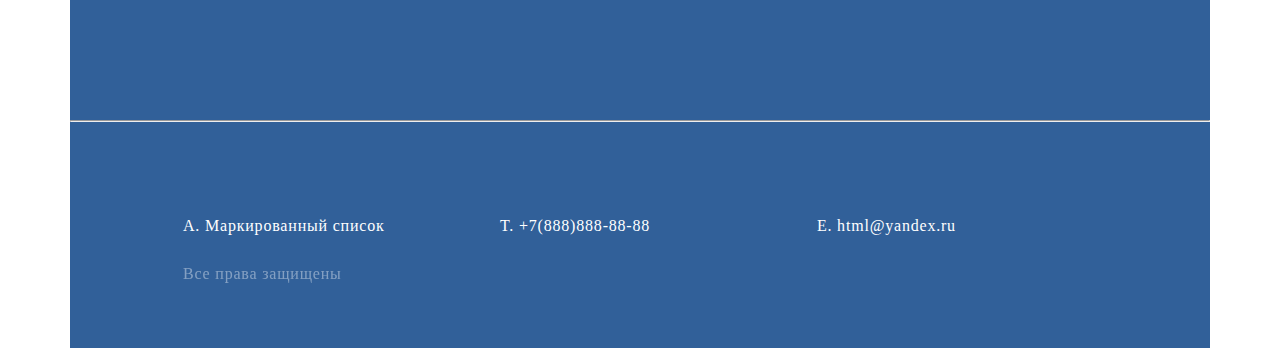
==== commit 728408ff: "cool site" ====
--- a/index.html
+++ b/index.html
@@ -9,24 +9,51 @@
 </head>
 <body>
 
+
 <!--Header-------------------->
-<div class="bolock-header container">
+<div class="main-wrap">
+    <div class="bolock-header container">
+        <ul class="bolock-header__top-menu">
+            <li class="bolock-header__top-menu__li">
+                <a href="index.html">
+                    <svg width="34" height="38" viewBox="0 0 34 38" fill="none" xmlns="http://www.w3.org/2000/svg">
+                        <g clip-path="url(#clip0)">
+                            <path d="M33.1039 11.875C33.5967 11.875 34 11.4742 34 10.9844V8.01562C34 7.52578 33.5967 7.125 33.1039 7.125H31.6103V3.5625C31.6103 1.5957 30.0047 0 28.0257 0H4.1282C2.14919 0 0.543579 1.5957 0.543579 3.5625V34.4375C0.543579 36.4043 2.14919 38 4.1282 38H28.0257C30.0047 38 31.6103 36.4043 31.6103 34.4375V30.875H33.1039C33.5967 30.875 34 30.4742 34 29.9844V27.0156C34 26.5258 33.5967 26.125 33.1039 26.125H31.6103V21.375H33.1039C33.5967 21.375 34 20.9742 34 20.4844V17.5156C34 17.0258 33.5967 16.625 33.1039 16.625H31.6103V11.875H33.1039ZM16.0769 9.5C18.7131 9.5 20.8564 11.6301 20.8564 14.25C20.8564 16.8699 18.7131 19 16.0769 19C13.4407 19 11.2974 16.8699 11.2974 14.25C11.2974 11.6301 13.4407 9.5 16.0769 9.5ZM24.441 27.075C24.441 27.8617 23.6942 28.5 22.7682 28.5H9.38564C8.45961 28.5 7.71282 27.8617 7.71282 27.075V25.65C7.71282 23.2898 9.96067 21.375 12.7313 21.375H13.1047C14.0232 21.7535 15.0239 21.9688 16.0769 21.9688C17.1299 21.9688 18.1381 21.7535 19.0492 21.375H19.4226C22.1932 21.375 24.441 23.2898 24.441 25.65V27.075Z"
+                                  fill="#316099"/>
+                        </g>
+                        <defs>
+                            <clipPath id="clip0">
+                                <rect width="33.4564" height="38" fill="white" transform="translate(0.543579)"/>
+                            </clipPath>
+                        </defs>
+                    </svg>
 
-    <ul class="bolock-header__top-menu">
-        <li class="bolock-header__top-menu__li">
-            <a href="index.html">Главная</a></li>
-        <li class="bolock-header__top-menu__li">
-            <a href="contacts.html">Контакты</a></li>
-    </ul>
+                </a>
 
-    <div class="bolock-article">
-        <h1 class="bolock-article__h1">Привет привет привет </h1>
-        <p class="block-article_p">
-            Lorem Ipsum - это текст-"рыба", часто используемый в печати и вэб-дизайне. Lorem Ipsum является стандартной
-            "рыбой" для текстов на латинице с начала XVI века. В то время некий безымянный печатник создал большую
-            коллекцию размеров и форм шрифтов, используя Lorem Ipsum для распечатки образцов. Lorem Ipsum не только
-            успешно пережил без заметных изменений пять веков, но и перешагнул в электронный дизайн.
-        </p>
+            </li>
+            <li class="bolock-header__top-menu__li">
+                <a href="contacts.html">
+                    <svg width="46" height="32" viewBox="0 0 46 32" fill="none" xmlns="http://www.w3.org/2000/svg">
+                        <ellipse cx="15.1941" cy="16" rx="15.1941" ry="16" fill="#316099"/>
+                        <path d="M44.5824 16C44.5824 24.3336 38.1794 31 30.3882 31C22.5971 31 16.1941 24.3336 16.1941 16C16.1941 7.6664 22.5971 1 30.3882 1C38.1794 1 44.5824 7.6664 44.5824 16Z"
+                              fill="white" stroke="#316099" stroke-width="2"/>
+                    </svg>
+                </a>
+            </li>
+        </ul>
+
+        <div class="bolock-article">
+            <h1 class="bolock-article__h1">
+                New Automation
+                Tool for Your
+            </h1>
+            <p class="block-article_p">
+                Lorem ipsum dolor sit amet, consectetur adipiscing elit. Faucibus tristique vulputate ultrices ut mauris tellus at. Posuere sollicitudin odio tellus elit.
+            </p>
+            <a class="bolock-article__button" href="#">See Our Project</a>
+        </div>
+
+
     </div>
 </div>
 
@@ -39,24 +66,28 @@
 
     <div class="block-card-wrap ">
         <div class="block-card-wrap__block-card">
-            <h2 class="card-h2">Make your business</h2>
-            Lorem Ipsum - это текст-"рыба", часто используемый в печати и вэб-дизайне. Lorem Ipsum является стандартной
-            "рыбой" для текстов на латинице с начала XVI века. В то время некий безымянный печатник создал большую
-            коллекцию размеров и форм шрифтов, используя
+            <img class="block-card-wrap__block-card__img" src="img/1.svg" alt="1">
+            <h2 class="card-h2">Make Your business To Be
+                Better Famous In Internet</h2>
+            <p class="block-card-wrap__pa">
+                Lorem ipsum dolor sit amet, consectetur adipiscing elit, sed do eiusmod tempor incididunt ut labore et dolore magna aliqua.
+            </p>
             <a class="crad-href" href="#"></a>
         </div>
         <div class="block-card-wrap__block-card">
-            <h2 class="card-h2">Make your business</h2>
-            Lorem Ipsum - это текст-"рыба", часто используемый в печати и вэб-дизайне. Lorem Ipsum является стандартной
-            "рыбой" для текстов на латинице с начала XVI века. В то время некий безымянный печатник создал большую
-            коллекцию размеров и форм шрифтов, используя
+            <img  class="block-card-wrap__block-card__img lock-card-wrap__block-card__img_top-img" src="img/Group15.svg"  alt="grup">
+                <h2 class="card-h2">Make your business</h2>
+            <p class="block-card-wrap__pa">
+                Lorem ipsum dolor sit amet, consectetur adipiscing elit, sed do eiusmod tempor incididunt ut labore et dolore magna aliqua.
+            </p>
             <a class="crad-href" href="#"></a>
         </div>
         <div class="block-card-wrap__block-card">
+            <img class="block-card-wrap__block-card__img" src="img/220.svg" alt="220w">
             <h2 class="card-h2">Make your business</h2>
-            Lorem Ipsum - это текст-"рыба", часто используемый в печати и вэб-дизайне. Lorem Ipsum является стандартной
-            "рыбой" для текстов на латинице с начала XVI века. В то время некий безымянный печатник создал большую
-            коллекцию размеров и форм шрифтов, используя
+            <p class="block-card-wrap__pa">
+                Lorem ipsum dolor sit amet, consectetur adipiscing elit, sed do eiusmod tempor incididunt ut labore et dolore magna aliqua.
+            </p>
             <a class="crad-href" href="#"></a>
         </div>
     </div>
@@ -65,12 +96,12 @@
 <!--BlockPrew-------------------->
 <div class="block-prew container">
     <h1 class="block-prew__h1">
-        What we do to help our
-        client grow in digiral era
+        Our Finished Project
     </h1>
-    <p>Lorem Ipsum - это текст-"рыба", часто используемый в печати и вэб-дизайне.</p>
-    <p>Lorem Ipsum - это текст-"рыба"</p>
-
+    <p class="block-prew_p">
+        Lorem ipsum dolor sit amet, consectetur adipisicing elit, sed do eiusmod tempor incididunt ut labore et dolore magna aliqua.
+        <br/>Ut enim ad minim veniam.
+    </p>
 </div>
 <!--BlockBigImg-------------------->
 <div class="bolock-big-img container">
@@ -78,26 +109,41 @@
 </div>
 <!--BlockInfoCard-------------------->
 <div class="bolock-info-card container">
-    <div class="bolock-info-card__left"></div>
-    <div class="bolock-info-card__right"></div>
+    <div class="bolock-info-card__left">
+        <p class="bolock-info-card__p">To my friends I'm Murphy, and to you I'm Robocop</p>
+    </div>
+    <div class="bolock-info-card__right">
+        <p class="bolock-info-card__p">
+            Go to hell!
+            Yes, I was there.</p>
+    </div>
 </div>
 <!--Footer-------------------->
 <div class="block-footer container">
-    <div class="container">
         <div class="block-footer__header">
-            <h4 class="block-footer__header__h4">Подвал</h4>
-            <p class="paragraph">Это подвал с произвольным текстом не более 10 слов</p>
+            <div class="block-footer__left">
+                <h4 class="block-footer__header__h4">Intersted to woek
+                    with our team?</h4>
+                <p class="paragraph">
+                    Lorem ipsum dolor sit amet, consectetur adipisicing elit, sed do eiusmod tempor incididunt ut labore et dolore magna aliqua. Ut enim ad minim veniam.
+                </p>
+            </div>
+
+                <button class="block-footer__bootm">Let’s Talk</button>
+
         </div>
+
+
         <hr>
+
         <div class="block-footer__footer">
             <ul class="block-contact">
-                <li>Маркированный список</li>
-                <li>+7(888)888-88-88</li>
-                <li>html@yandex.ru</li>
+                <li>A. Маркированный список</li>
+                <li>T. +7(888)888-88-88</li>
+                <li>E. html@yandex.ru</li>
             </ul>
-            <p class="paragraph">Все права защищены</p>
+            <p class="paragraph_footer">Все права защищены</p>
         </div>
-    </div>
 </div>
 
 </body>
--- a/style.css
+++ b/style.css
@@ -51,62 +51,167 @@
 }
 
 /*-----------Header-------*/
+.main-wrap {
+    background: linear-gradient(0deg, #EBF3FB 8.84%, rgba(152, 195, 232, 0) 31.12%);
+    width: 1366px;
+    margin: 0 auto;
+}
+
 .bolock-header {
     box-sizing: border-box;
+    height: 768px;
+    display: flex;
+    flex-direction: column;
+
 }
 
 .bolock-header__top-menu {
     display: flex;
     list-style: none;
-    justify-content:space-between;
+    justify-content: space-between;
     flex-direction: row-reverse;
-}
-.bolock-header__top-menu__li{
+    margin: 34px 0 0;
+}
+
+.bolock-header__top-menu__li {
     height: 50px;
     line-height: 50px;
 }
-.bolock-header__top-menu__li:first-child{
+
+.bolock-header__top-menu__li:first-child {
     margin-right: 30px;
 }
-.bolock-header__top-menu__li:last-child{
+
+.bolock-header__top-menu__li:last-child {
     margin-left: 30px;
 }
 
 .bolock-article {
-    padding: 0 20px 20px 0;
+    margin: 115px 0 0 0;
+    flex-grow: 1;
+    background-image: url("img/t.png");
+    background-repeat: no-repeat;
+    background-position: right center;
 }
 
 .bolock-article__h1 {
-    font-size: 50px;
-    color: #1F3F68;
-    width: 510px;
-}
-.block-article_p{
+    font-family: Roboto;
+    font-style: normal;
+    font-weight: 300;
+    font-size: 64px;
+    line-height: 74px;
+    width: 504px;
+    color: #1F3F68;
+}
+
+.block-article_p {
     width: 425px;
+    font-family: Roboto;
+    font-style: normal;
+    font-weight: normal;
+    font-size: 16px;
+    line-height: 26px;
+    letter-spacing: 0.05em;
+    color: #1F3F68;
+    opacity: 0.6;
+}
+
+.bolock-article__button {
+    font-family: Roboto;
+    font-style: normal;
+    font-weight: normal;
+    font-size: 16px;
+    line-height: 26px;
+    text-align: center;
+    letter-spacing: 0.04em;
+    color: #FFFFFF;
+    background: #5A98D0;
+    box-shadow: 5px 10px 20px rgba(53, 110, 173, 0.2);
+    border-radius: 10px;
+    padding: 15px 50px;
+    text-decoration: none;
+    margin: 71px 0 0 0;
+    display: inline-block;
 }
 
 /*-----------BlockTop-------*/
 /*.block-top {*/
+/*    margin-top:64px;*/
 /*}*/
 
 
 .block-top__h1 {
-    padding: 10px 0;
-    font-size: 30px;
-    text-align: center;
+    font-family: Roboto;
+    font-style: normal;
+    font-weight: 300;
+    font-size: 36px;
+    line-height: 46px;
+    text-align: center;
+    letter-spacing: 0.05em;
+    color: #000000;
+    margin: 64px 0;
+}
+
+.card-h2 {
+    ont-family: Roboto;
+    font-style: normal;
+    font-weight: normal;
+    font-size: 20px;
     line-height: 30px;
-}
-
-.block-card-wrap{
+    letter-spacing: 0.05em;
+    color: #1F3F68;
+    margin-top: 51px;
+    margin-bottom: 14px;
+}
+
+.block-card-wrap__pa {
+    font-family: Roboto;
+    font-style: normal;
+    font-weight: normal;
+    font-size: 16px;
+    line-height: 26px;
+    letter-spacing: 0.05em;
+    color: #1F3F68;
+    opacity: 0.6;
+}
+
+.block-card-wrap {
     display: flex;
     justify-content: space-between;
 }
+
 .block-card-wrap__block-card {
     width: 359px;
-}
+    height: 480px;
+    background: #FFFFFF;
+    box-shadow: 5px 20px 50px rgba(16, 112, 177, 0.2);
+    border-radius: 10px;
+    padding: 32px 43.9px;
+    box-sizing: border-box;
+}
+
+.block-card-wrap__block-card:nth-child(2) {
+    position: relative;
+}
+
+.block-card-wrap__block-card:nth-child(2)::before {
+    content: url("img/Group 4.svg");
+    position: absolute;
+    top: -4px;
+    right: 58px;
+
+}
+
+.block-card-wrap__block-card__img {
+    display: block;
+    margin: 0 auto;
+}
+
 
 .crad-href:after {
-    content: "Learn more"
+    content: "Learn more";
+    margin-top: 30px;
+    display: inline-block;
 }
 
 .block-body__block-card:hover {
@@ -116,15 +221,30 @@
 /*-----------BlockPrew-------*/
 .block-prew {
     text-align: center;
+    margin-top: 63.7px;
 }
 
 .block-prew__h1 {
-    padding: 10px 0;
-    font-size: 30px;
-    text-align: center;
-    line-height: 30px;
-}
-
+    font-family: Roboto;
+    font-style: normal;
+    font-weight: 300;
+    font-size: 36px;
+    line-height: 46px;
+    text-align: center;
+    letter-spacing: 0.05em;
+    color: #000000;
+
+}
+.block-prew_p{
+    font-family: Roboto;
+    font-style: normal;
+    font-weight: normal;
+    font-size: 16px;
+    line-height: 26px;
+    text-align: center;
+    letter-spacing: 0.05em;
+    color: #222222;
+}
 /*-----------BlockBigImg-------*/
 .bolock-big-img {
     background: url(img/ter.jpg) no-repeat;
@@ -141,52 +261,158 @@
     font-size: 20px;
     margin-right: 20px;
 }
-
+/*-----------BlockBigImg-------*/
+.bolock-big-img{
+    margin-top: 64px;
+    position: relative;
+}
+.bolock-big-img__p{
+    font-family: Roboto;
+    font-style: normal;
+    font-weight: normal;
+    font-size: 32px;
+    line-height: 46px;
+    text-align: right;
+    letter-spacing: 0.05em;
+    color: #FFFFFF;
+    position: absolute;
+    right: 64px;
+    top: 64px;
+}
 /*-----------BlockInfoCard-------*/
 .bolock-info-card {
-    margin-top: 10px;
+    margin-top: 32px;
     padding: 10px;
     display: flex;
-    justify-content: space-around;
+    justify-content: space-between;
 }
 
 .bolock-info-card__left, .bolock-info-card__right {
     width: 40%;
     height: 400px;
-    border: 1px solid red;
     border-radius: 20px
 }
 
 .bolock-info-card__left {
-
+    width: 554px;
+    height: 417px;
+    background-image: url("img/robo-left.jpg");
+    background-size: cover;
 }
 
 .bolock-info-card__right {
-
-}
-
+    width: 554px;
+    height: 417px;
+    background-image: url("img/Cyborg-003.jpg");
+    background-size: cover;
+}
+
+.bolock-info-card__p{
+    font-family: Roboto;
+    font-style: normal;
+    font-weight: normal;
+    font-size: 28px;
+    line-height: 46px;
+    letter-spacing: 0.05em;
+    color: #ffffff;
+    margin:32px 0 0 32px;
+    width: 162px;
+}
 /*-----------Footer-------*/
-.block-footer__header__h4{
-    width: 495px;
-}
-.paragraph{
-    width:  340px;
-}
-.block-footer {
-    background-color: #00aaff;
-}
-
-.block-footer__footer{
-
-}
-.block-contact{
-    display: flex;
+.block-footer{
+    margin-top: 112px;
+    background: #316099;
+}
+.block-footer__header{
+    display: flex;
+    height: 391px;
     justify-content: space-between;
+}
+.block-footer__left{
+    padding: 91px 0 0 113px;
+    box-sizing: border-box;
+
+}
+
+.block-footer__bootm{
+    width: 236.63px;
+    height: 56px;
+    background: #5A98D0;
+    border: none;
+    font-family: Roboto;
+    font-style: normal;
+    font-weight: normal;
+    font-size: 16px;
+    line-height: 26px;
+    text-align: center;
+    letter-spacing: 0.04em;
+    color: #FFFFFF;
+    cursor: pointer;
+    margin-top:165px;
+    margin-right: 114px;
+}
+.block-footer__header__h4 {
+    width: 340.96px;
+    height: 92px;
+    font-family: Roboto;
+    font-style: normal;
+    font-weight: normal;
+    font-size: 36px;
+    line-height: 46px;
+    letter-spacing: 0.05em;
+    color: #FFFFFF;
+
+}
+
+.paragraph {
+    width: 494.77px;
+    height: 80px;
+    font-family: Roboto;
+    font-style: normal;
+    font-weight: normal;
+    font-size: 16px;
+    line-height: 26px;
+    letter-spacing: 0.05em;
+    color: #FFFFFF;
+    opacity: 0.6;
+}
+
+
+
+
+
+
+
+/*------------Page-contact-----------------*/
+.block-footer__footer {
+    height: 226px;
+    padding: 91px 0 0 113px;
+    box-sizing: border-box;
+
+}
+.block-contact {
+    display: flex;
     list-style: none;
 }
 
-/*------------Page-contact-----------------*/
-.bolck-form-contact{
-    display: flex;
-    justify-content: space-between;
-}+.block-contact > li{
+    font-family: Roboto;
+    font-style: normal;
+    font-weight: normal;
+    font-size: 16px;
+    line-height: 26px;
+    letter-spacing: 0.05em;
+    color: #FFFFFF;
+    width: 316.98px;
+    height: 48px;
+}
+.paragraph_footer{
+    font-family: Roboto;
+    font-style: normal;
+    font-weight: normal;
+    font-size: 16px;
+    line-height: 26px;
+    letter-spacing: 0.05em;
+    color: #FFFFFF;
+    opacity: 0.4;
+}
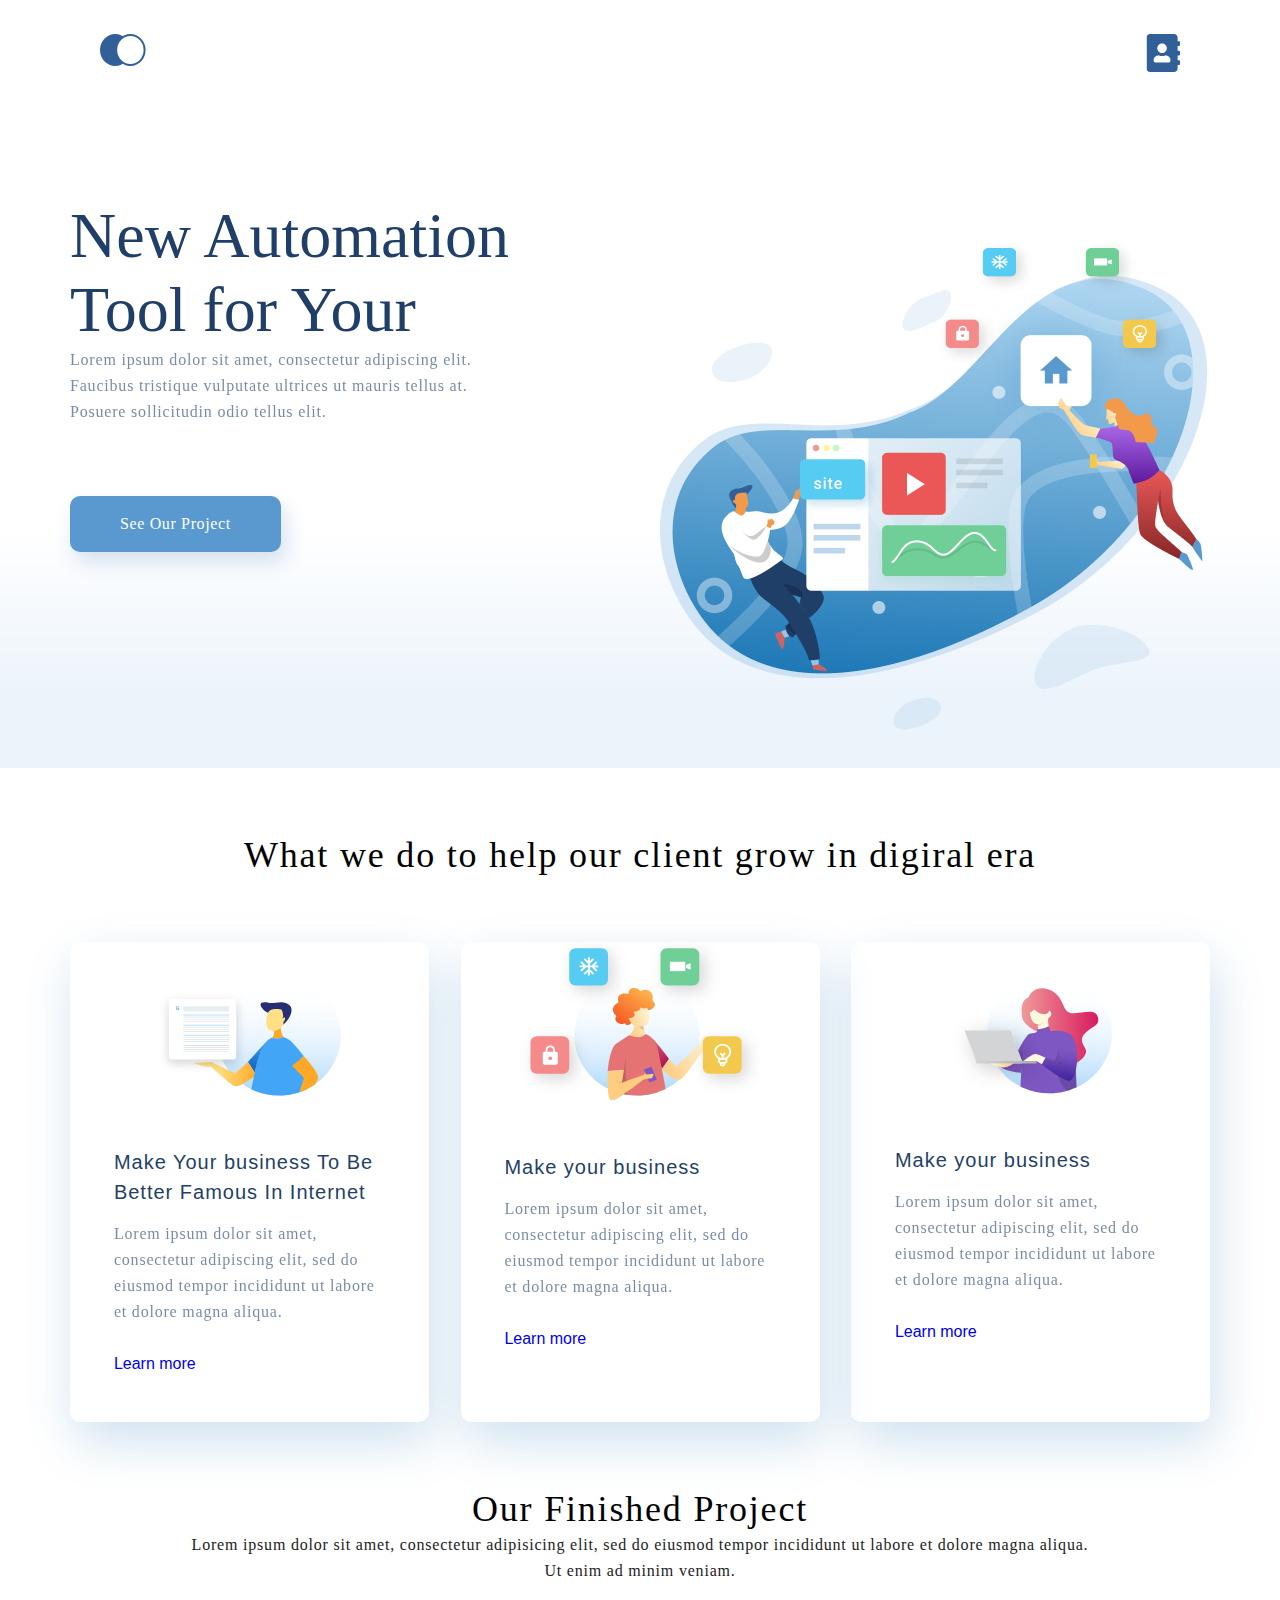
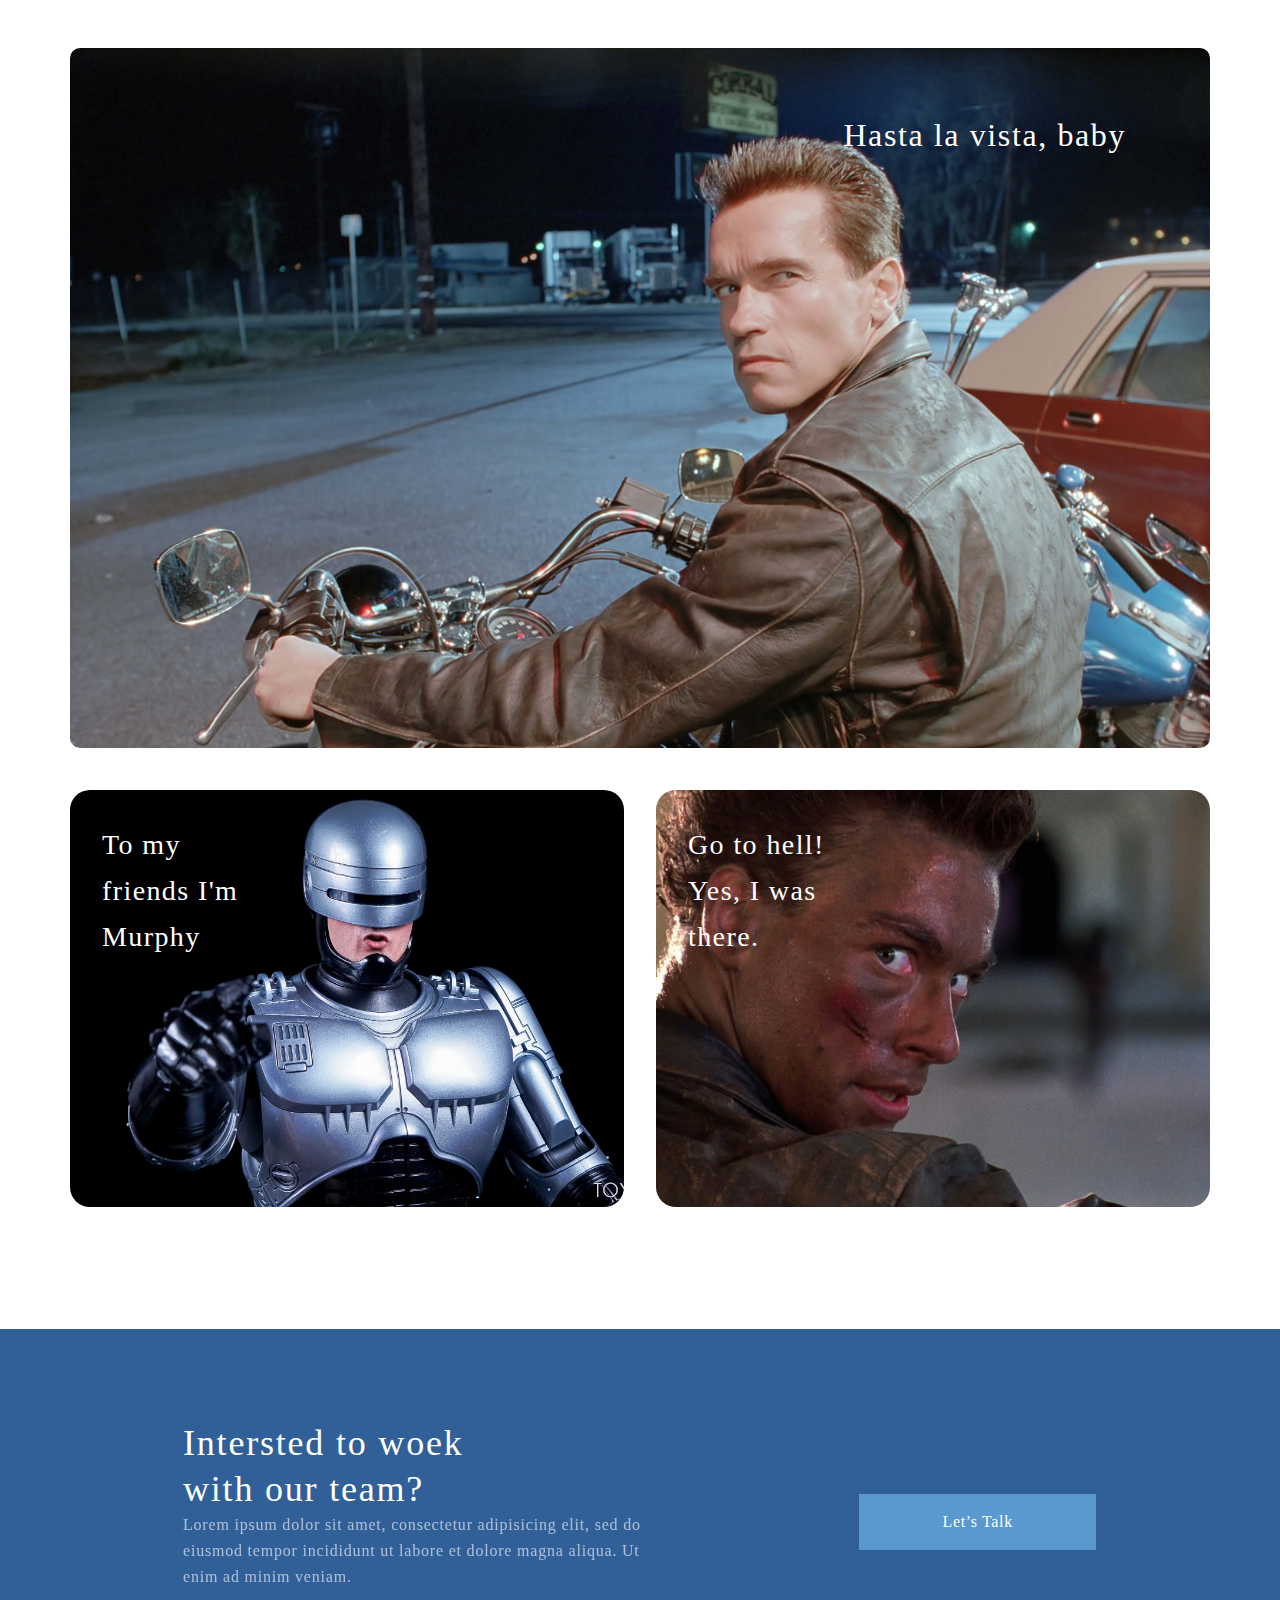
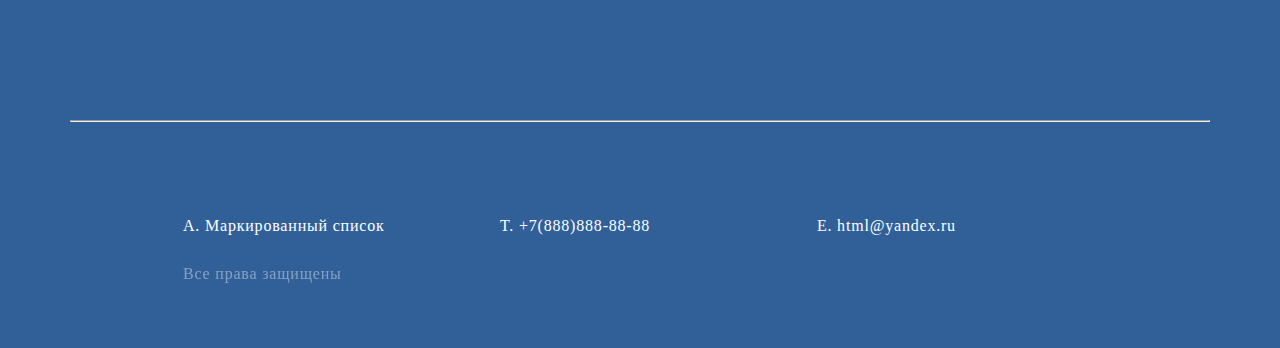
==== commit 331d2ce8: "bead arg" ====
--- a/index.html
+++ b/index.html
@@ -11,6 +11,7 @@
 
 
 <!--Header-------------------->
+
 <div class="main-wrap">
     <div class="bolock-header container">
         <ul class="bolock-header__top-menu">
@@ -94,7 +95,8 @@
 </div>
 
 <!--BlockPrew-------------------->
-<div class="block-prew container">
+
+<div class="block-prew">
     <h1 class="block-prew__h1">
         Our Finished Project
     </h1>
@@ -104,13 +106,15 @@
     </p>
 </div>
 <!--BlockBigImg-------------------->
-<div class="bolock-big-img container">
+<div class="container">
+<div class="bolock-big-img">
     <p class="bolock-big-img__p">Hasta la vista, baby</p>
+</div>
 </div>
 <!--BlockInfoCard-------------------->
 <div class="bolock-info-card container">
     <div class="bolock-info-card__left">
-        <p class="bolock-info-card__p">To my friends I'm Murphy, and to you I'm Robocop</p>
+        <p class="bolock-info-card__p">To my friends I'm Murphy</p>
     </div>
     <div class="bolock-info-card__right">
         <p class="bolock-info-card__p">
@@ -119,7 +123,8 @@
     </div>
 </div>
 <!--Footer-------------------->
-<div class="block-footer container">
+<div class="block-footer">
+<div class=" container">
         <div class="block-footer__header">
             <div class="block-footer__left">
                 <h4 class="block-footer__header__h4">Intersted to woek
@@ -129,7 +134,7 @@
                 </p>
             </div>
 
-                <button class="block-footer__bootm">Let’s Talk</button>
+            <button class="block-footer__bootm">Let’s Talk</button>
 
         </div>
 
@@ -145,6 +150,6 @@
             <p class="paragraph_footer">Все права защищены</p>
         </div>
 </div>
-
+</div>
 </body>
 </html>
--- a/style.css
+++ b/style.css
@@ -51,9 +51,9 @@
 }
 
 /*-----------Header-------*/
+
 .main-wrap {
     background: linear-gradient(0deg, #EBF3FB 8.84%, rgba(152, 195, 232, 0) 31.12%);
-    width: 1366px;
     margin: 0 auto;
 }
 
@@ -62,7 +62,6 @@
     height: 768px;
     display: flex;
     flex-direction: column;
-
 }
 
 .bolock-header__top-menu {
@@ -416,3 +415,224 @@
     color: #FFFFFF;
     opacity: 0.4;
 }
+
+/* media query*/
+@media (max-width: 768px) {
+
+  .container{
+    width: 768px;
+    padding: 0 36px 0 36px;
+    box-sizing: border-box;
+  }
+  /*-----------Header-------*/
+  .bolock-header{
+
+  }
+  .main-wrap{
+
+  }
+  .bolock-header__top-menu {
+    margin-top: 32px;
+  }
+  .bolock-header__top-menu__li:first-child {
+    margin-right: 0;
+  }
+
+  .bolock-header__top-menu__li:last-child {
+    margin-left: 0;
+  }
+  .bolock-article{
+    margin-top:120px;
+  }
+  .block-article_p{
+    margin-top: 32px;
+  }
+  .bolock-article{
+    background-size: 393px;
+    background-position: right top 122px;
+  }
+/*--BlockTop--------------------*/
+  .block-card-wrap{
+    flex-direction: column;
+  }
+  .block-card-wrap__block-card{
+    margin: 0 auto 32px auto;
+  }
+  .block-card-wrap__block-card:last-child{
+    margin: 0 auto;
+  }
+  /*!--BlockBigImg--------------------*/
+  .bolock-big-img{
+    height: 296.68px;
+  }
+  /*--BlockInfoCard--------------------*/
+  .bolock-info-card__left,.bolock-info-card__right{
+    width: 336px;
+    height: 253px;
+  }
+  /*--Footer--------------------*/
+  .paragraph{
+    width: 336px;
+  }
+  .block-footer__bootm{
+    width: 133.04px;
+    height: 31.48px;
+    margin-top: 191px;
+  }
+  .block-contact{
+    flex-direction: column;
+  }
+
+  .block-footer__footer{
+    height: 332px;
+  }
+}
+
+@media (max-width: 375px) {
+  .container{
+    width: 375px;
+    padding: 0 17px 0 17px;
+    box-sizing: border-box;
+  }
+
+  /*-----------Header-------*/
+  .bolock-header{
+    height: 376px;
+  }
+
+  .bolock-article{
+    background:none;
+    margin-top: 33px;
+  }
+  .bolock-article__h1{
+    font-weight: 300;
+    font-size: 32px;
+    line-height: 37px;
+    width: 343px;
+    text-align: center;
+  }
+
+  .block-article_p{
+    width: 343px;
+    font-size: 16px;
+    line-height: 26px;
+    text-align: center;
+    letter-spacing: 0.05em;
+    margin-top: 12px;
+  }
+
+  .bolock-article__button{
+    width: 108px;
+    height: 27px;
+    font-size: 12px;
+    line-height: 26px;
+    text-align: center;
+    padding: 0;
+    margin: 32px auto auto auto;
+    display:block;
+  }
+
+  .block-top__h1{
+    font-family: Roboto;
+    font-style: normal;
+    font-weight: 300;
+    font-size: 24px;
+    line-height: 28px;
+    text-align: center;
+  }
+  /*--BlockTop--------------------*/
+  .block-card-wrap__block-card{
+    width: 334px;
+  }
+  .block-card-wrap__block-card:nth-child(2)::before{
+    top: -5px;
+    right: 45px;
+  }
+
+  .bolock-big-img{
+    height: 144.42px;
+  }
+
+  .bolock-big-img__p{
+    font-family: Roboto;
+    font-style: normal;
+    font-weight: normal;
+    font-size: 16px;
+    line-height: 19px;
+    text-align: right;
+    color: #FFFFFF;
+    right: 16px;
+    top: 16px;
+  }
+
+  .bolock-info-card{
+    flex-direction: column;
+    margin-top: 16px;
+  }
+  .bolock-info-card__left,.bolock-info-card__right{
+    width: 343px;
+  }
+  .bolock-info-card__left{
+    margin-bottom: 16px;
+  }
+  .bolock-info-card__p{
+    font-size: 16px;
+    line-height: 19px
+  }
+
+  /*--Footer--------------------*/
+  /*.paragraph{*/
+  /*  width: 336px;*/
+  /*}*/
+  /*.block-footer__bootm{*/
+  /*  width: 133.04px;*/
+  /*  height: 31.48px;*/
+  /*  margin-top: 191px;*/
+  /*}*/
+  .block-footer__header{
+    flex-direction: column;
+    justify-content: end;
+  }
+  .block-footer__left{
+    margin: 18px 0 40px auto;
+    padding: 0;
+
+  }
+  .block-footer__header__h4{
+    margin-bottom:40px;
+  }
+  .block-contact{
+    flex-direction: column;
+  }
+
+  .block-footer__footer{
+    height: 332px;
+  }
+  .block-footer__bootm{
+    margin:0 auto;
+  }
+
+  .block-footer__footer{
+    padding: 32px 0 0 56px;
+  }
+  .block-footer__header__h4{
+    font-size: 24px;
+    line-height: 28px;
+    text-align: center;
+    height: 51px;
+  }
+  .paragraph{
+    font-family: Roboto;
+    font-style: normal;
+    font-weight: normal;
+    font-size: 16px;
+    line-height: 26px;
+    height: 97px;
+    text-align: center;
+    letter-spacing: 0.05em;
+  }
+  .block-contact > li{
+    width: 304px;
+  }
+
+}
